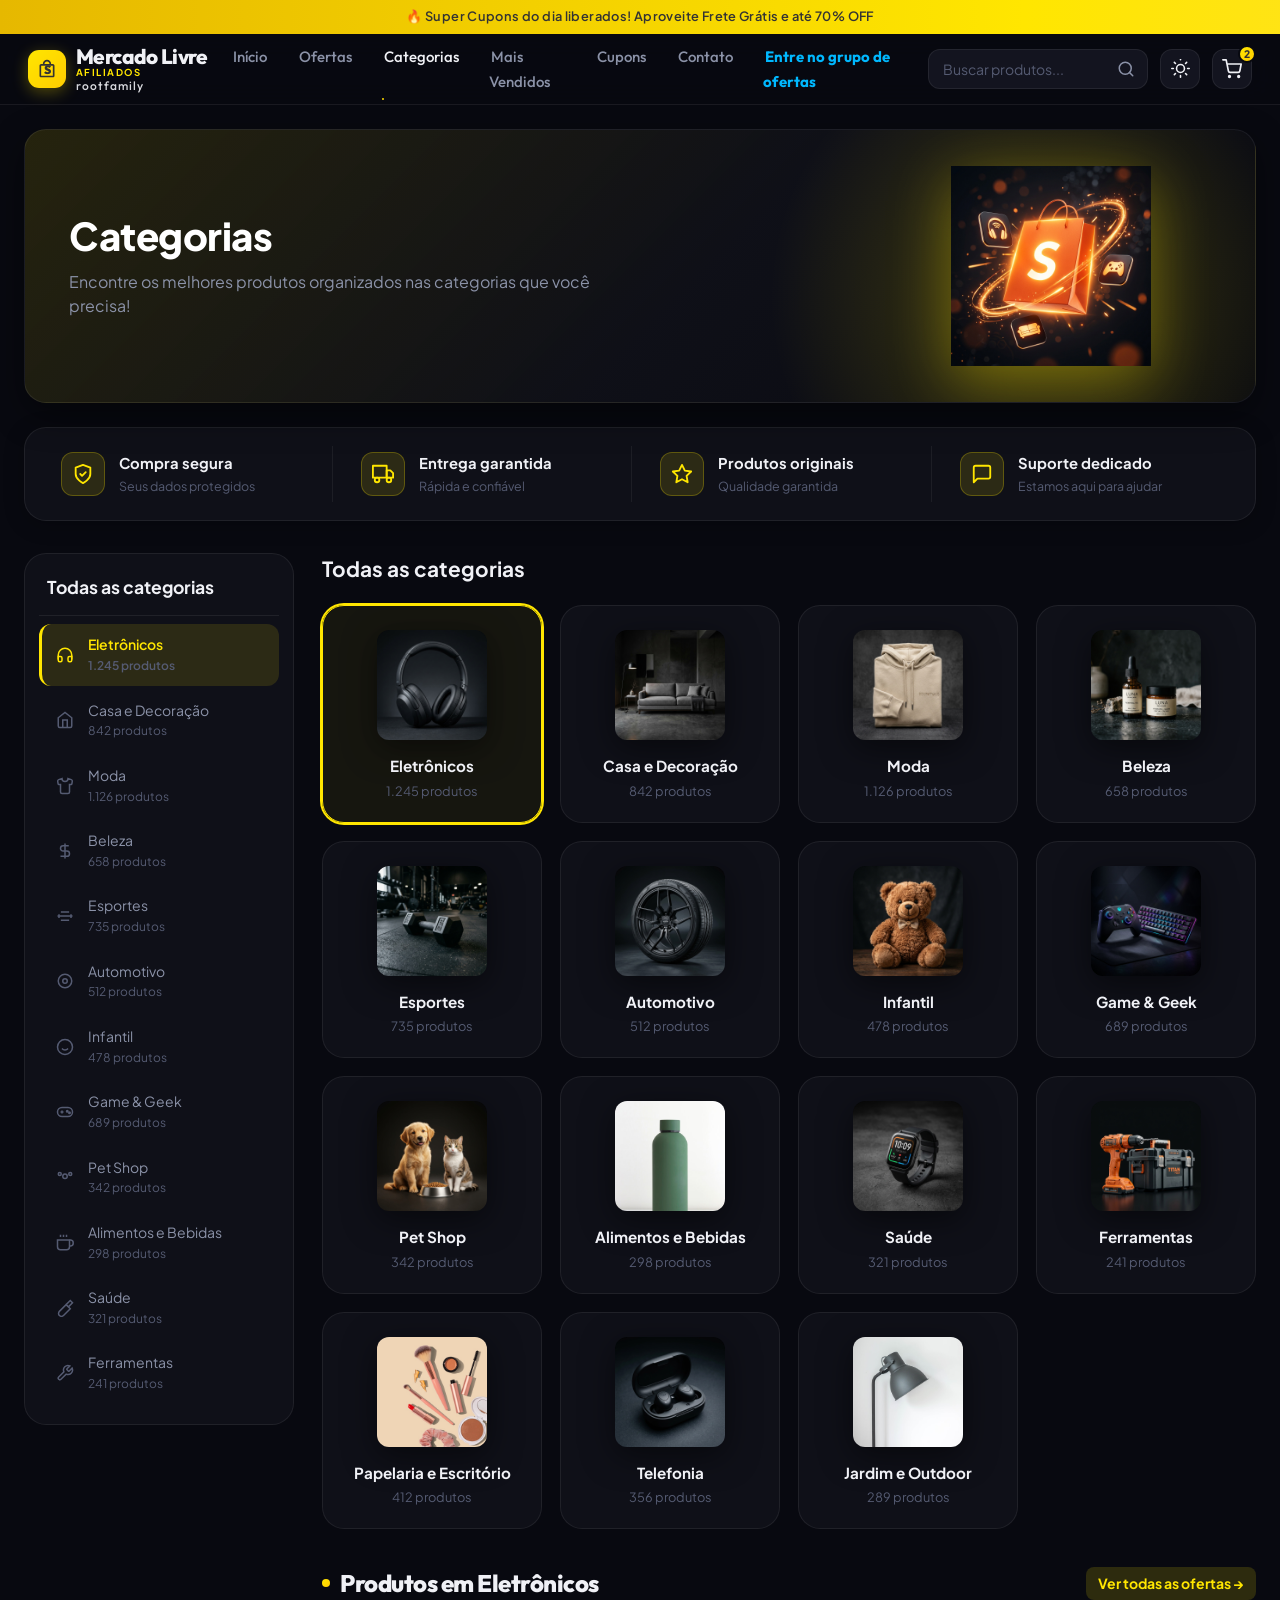
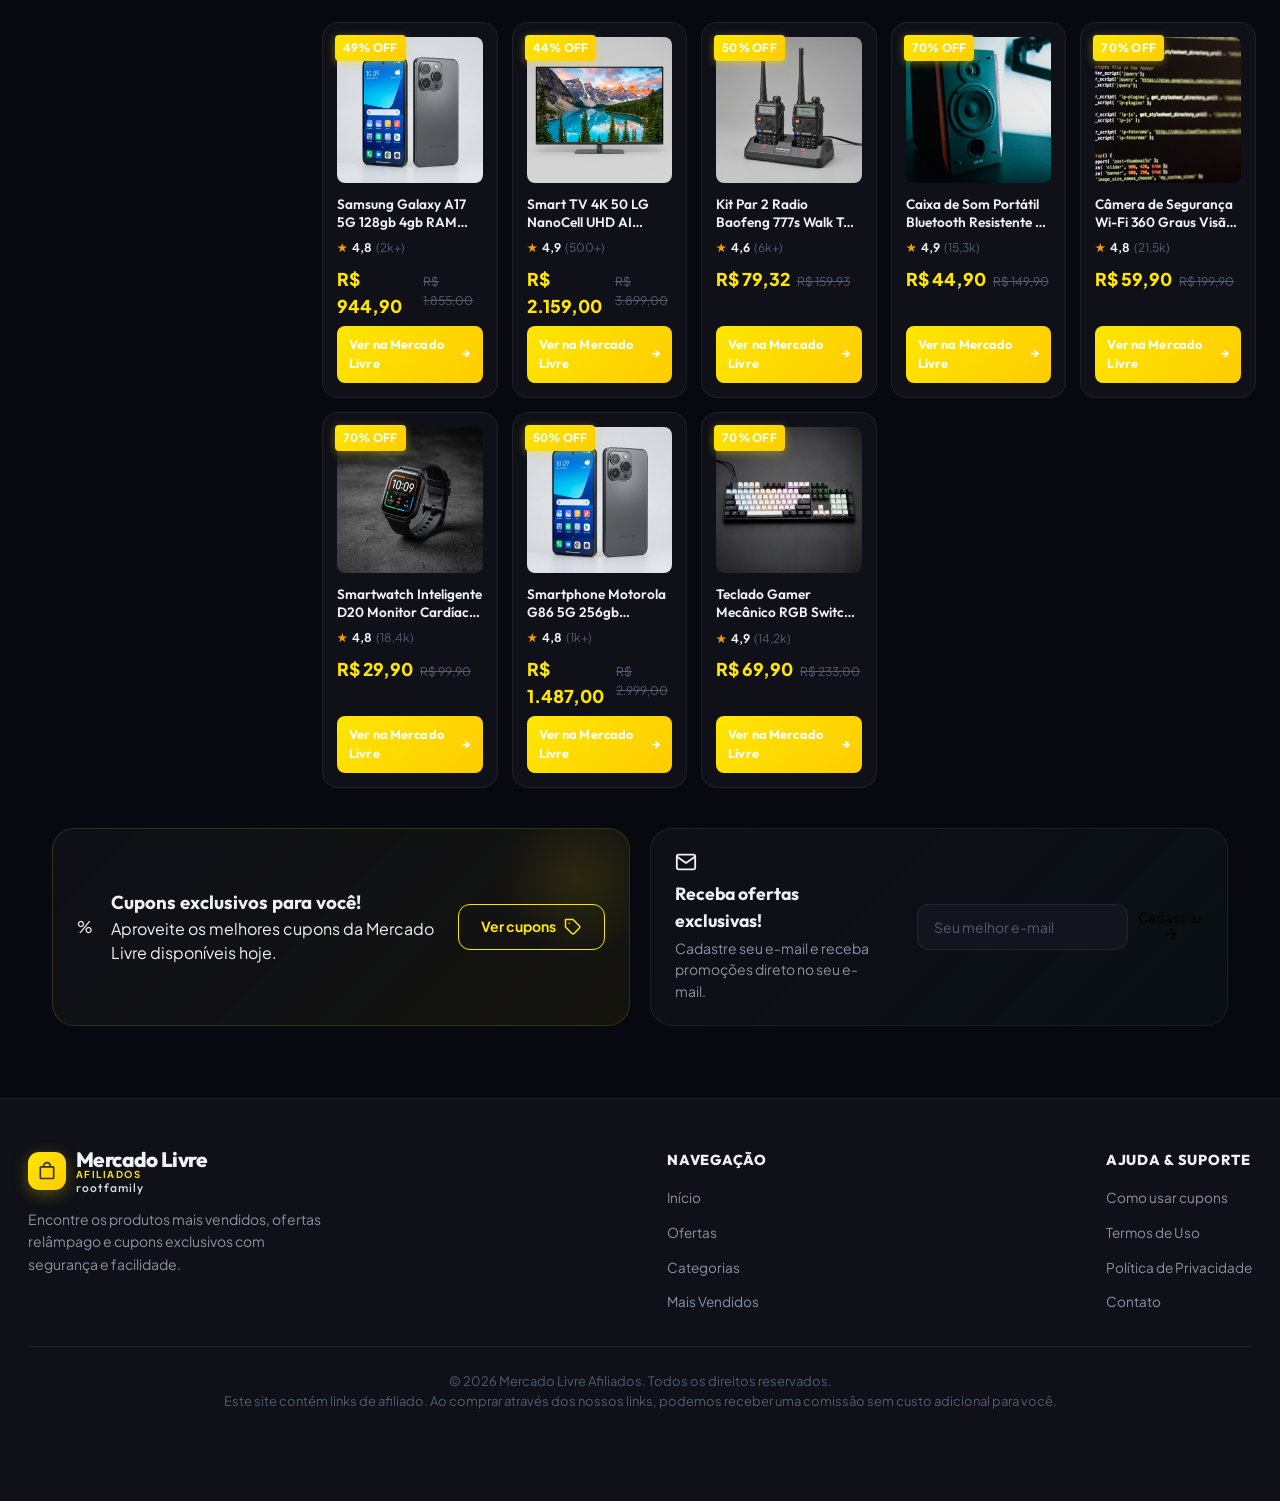
==== categorias.html @ 6eae127a "Add files via upload" ====
<!DOCTYPE html>
<html lang="pt-BR">
<head>
  <meta charset="UTF-8">
  <meta name="viewport" content="width=device-width, initial-scale=1.0">
  <title>Mercado Livre Afiliados | Categorias de Produtos</title>
  <meta name="description" content="Encontre os melhores produtos organizados nas categorias que você precisa com descontos imperdíveis.">

  <!-- Favicon -->
  <link rel="icon" href="data:image/svg+xml,<svg xmlns='http://www.w3.org/2000/svg' viewBox='0 0 24 24' fill='%23ee4d2d'><path d='M19 6h-2c0-2.76-2.24-5-5-5S7 3.24 7 6H5c-1.1 0-2 .9-2 2v12c0 1.1.9 2 2 2h14c1.1 0 2-.9 2-2V8c0-1.1-.9-2-2-2zm-7-3c1.66 0 3 1.34 3 3H9c0-1.66 1.34-3 3-3zm7 17H5V8h14v12z'/></svg>">

  <!-- Google Fonts -->
  <link rel="preconnect" href="https://fonts.googleapis.com">
  <link rel="preconnect" href="https://fonts.gstatic.com" crossorigin>
  <link href="https://fonts.googleapis.com/css2?family=Outfit:wght@400;500;600;700;800;900&family=Plus+Jakarta+Sans:wght@400;500;600;700&display=swap" rel="stylesheet">

  <link rel="stylesheet" href="style.css">
</head>
<body>

  <!-- Top Announcement Bar -->
  <div class="top-announcement">
    <span>🔥 Super Cupons do dia liberados! Aproveite Frete Grátis e até 70% OFF</span>
  </div>

  <!-- Header / Navbar -->
  <header class="site-header" id="mainHeader">
    <div class="header-container">

      <!-- Mobile Hamburger Button -->
      <button class="mobile-menu-btn" id="mobileMenuBtn" aria-label="Abrir menu">
        <svg width="24" height="24" viewBox="0 0 24 24" fill="none" stroke="currentColor" stroke-width="2" stroke-linecap="round" stroke-linejoin="round">
          <line x1="3" y1="12" x2="21" y2="12"></line>
          <line x1="3" y1="6" x2="21" y2="6"></line>
          <line x1="3" y1="18" x2="21" y2="18"></line>
        </svg>
      </button>

      <!-- Logo -->
      <a href="index.html" class="logo">
        <div class="logo-icon">
          <svg viewBox="0 0 24 24" fill="currentColor">
            <path d="M19 6h-2c0-2.76-2.24-5-5-5S7 3.24 7 6H5c-1.1 0-2 .9-2 2v12c0 1.1.9 2 2 2h14c1.1 0 2-.9 2-2V8c0-1.1-.9-2-2-2zm-7-3c1.66 0 3 1.34 3 3H9c0-1.66 1.34-3 3-3zm7 17H5V8h14v12z"/>
          </svg>
          <span class="logo-badge-s">S</span>
        </div>
        <div class="logo-text">
          <span class="brand-name">Mercado Livre</span>
          <span class="brand-sub">AFILIADOS</span>
          <span class="brand-root">rootfamily</span>
        </div>
      </a>

      <!-- Desktop Navigation Menu -->
      <nav class="desktop-nav" aria-label="Navegação Principal">
        <ul>
          <li><a href="index.html" class="nav-link">Início</a></li>
          <li><a href="ofertas.html" class="nav-link">Ofertas</a></li>
          <li><a href="categorias.html" class="nav-link active">Categorias</a></li>
          <li><a href="mais-vendidos.html" class="nav-link">Mais Vendidos</a></li>
          <li><a href="ofertas.html#cupons" class="nav-link">Cupons</a></li>
          <li><a href="#contato" class="nav-link">Contato</a></li>
          <li><a href="https://chat.whatsapp.com/CWm307LYTphFFVPdlFF1BP?s=cl&p=a&mlu=4&ilr=4" target="_blank" class="nav-link" style="color: #00b8ff; font-weight: bold;">Entre no grupo de ofertas</a></li>
        </ul>
      </nav>

      <!-- Search and Header Actions -->
      <div class="header-actions">
        <div class="search-box">
          <input type="text" id="searchInput" placeholder="Buscar produtos..." autocomplete="off">
          <button type="button" class="search-btn" aria-label="Pesquisar">
            <svg width="18" height="18" viewBox="0 0 24 24" fill="none" stroke="currentColor" stroke-width="2" stroke-linecap="round" stroke-linejoin="round">
              <circle cx="11" cy="11" r="8"></circle>
              <line x1="21" y1="21" x2="16.65" y2="16.65"></line>
            </svg>
          </button>
        </div>
        <button class="icon-btn theme-toggle" id="themeToggle" aria-label="Alternar tema" title="Modo Claro/Escuro">
          <svg class="sun-icon" width="19" height="19" viewBox="0 0 24 24" fill="none" stroke="currentColor" stroke-width="2" stroke-linecap="round" stroke-linejoin="round">
            <circle cx="12" cy="12" r="5"></circle>
            <line x1="12" y1="1" x2="12"></line>
            <line x1="12" y1="21" x2="12" y2="23"></line>
            <line x1="4.22" y1="4.22" x2="5.64" y2="5.64"></line>
            <line x1="18.36" y1="18.36" x2="19.78" y2="19.78"></line>
            <line x1="1" y1="12" x2="3" y2="12"></line>
            <line x1="21" y1="12" x2="23" y2="12"></line>
            <line x1="4.22" y1="19.78" x2="5.64" y2="18.36"></line>
            <line x1="18.36" y1="5.64" x2="19.78" y2="4.22"></line>
          </svg>
        </button>
        <a href="ofertas.html" class="icon-btn cart-btn" aria-label="Carrinho" title="Minhas Ofertas">
          <svg width="20" height="20" viewBox="0 0 24 24" fill="none" stroke="currentColor" stroke-width="2" stroke-linecap="round" stroke-linejoin="round">
            <circle cx="9" cy="21" r="1"></circle>
            <circle cx="20" cy="21" r="1"></circle>
            <path d="M1 1h4l2.68 13.39a2 2 0 0 0 2 1.61h9.72a2 2 0 0 0 2-1.61L23 6H6"></path>
          </svg>
          <span class="badge">2</span>
        </a>
      </div>

    </div>
  </header>

  <!-- Mobile Drawer Menu -->
  <div class="drawer-overlay" id="drawerOverlay"></div>
  <aside class="mobile-drawer" id="mobileDrawer">
    <div class="drawer-header">
      <div class="logo">
        <div class="logo-icon">
          <svg viewBox="0 0 24 24" fill="currentColor">
            <path d="M19 6h-2c0-2.76-2.24-5-5-5S7 3.24 7 6H5c-1.1 0-2 .9-2 2v12c0 1.1.9 2 2 2h14c1.1 0 2-.9 2-2V8c0-1.1-.9-2-2-2zm-7-3c1.66 0 3 1.34 3 3H9c0-1.66 1.34-3 3-3zm7 17H5V8h14v12z"/>
          </svg>
        </div>
        <div class="logo-text">
          <span class="brand-name">Mercado Livre</span>
          <span class="brand-sub">AFILIADOS</span>
          <span class="brand-root">rootfamily</span>
        </div>
      </div>
      <button class="drawer-close" id="drawerClose">✕</button>
    </div>
    <ul class="drawer-nav">
      <li><a href="index.html" class="drawer-link">🏠 Início</a></li>
      <li><a href="ofertas.html" class="drawer-link">🔥 Ofertas</a></li>
      <li><a href="categorias.html" class="drawer-link active">🗂️ Categorias</a></li>
      <li><a href="mais-vendidos.html" class="drawer-link">⭐ Mais Vendidos</a></li>
      <li><a href="ofertas.html#cupons" class="drawer-link">🎟️ Cupons</a></li>
      <li><a href="#contato" class="drawer-link">✉️ Contato</a></li>
    </ul>
  </aside>

  <!-- Main Container -->
  <main class="cat-page-container">

    <!-- Hero Banner -->
    <section class="cat-hero-banner">
      <div class="cat-hero-inner">
        <div class="cat-hero-text">
          <h1 class="cat-hero-title">Categorias</h1>
          <p class="cat-hero-subtitle">Encontre os melhores produtos organizados nas categorias que você precisa!</p>
        </div>
        <div class="cat-hero-artwork">
          <img src="assets/images/categories-hero.png" alt="3D Mercado Livre Categories Artwork" loading="lazy">
        </div>
      </div>
    </section>

    <!-- Trust Bar (4 Items matching exact screenshot model) -->
    <section class="cat-trust-bar">
      <div class="cat-trust-item">
        <div class="cat-trust-icon">
          <svg width="22" height="22" viewBox="0 0 24 24" fill="none" stroke="currentColor" stroke-width="2" stroke-linecap="round" stroke-linejoin="round">
            <path d="M12 22s8-4 8-10V5l-8-3-8 3v7c0 6 8 10 8 10z"></path>
            <polyline points="9 12 11 14 15 10"></polyline>
          </svg>
        </div>
        <div class="cat-trust-info">
          <span class="cat-trust-title">Compra segura</span>
          <span class="cat-trust-desc">Seus dados protegidos</span>
        </div>
      </div>

      <div class="cat-trust-item">
        <div class="cat-trust-icon">
          <svg width="22" height="22" viewBox="0 0 24 24" fill="none" stroke="currentColor" stroke-width="2" stroke-linecap="round" stroke-linejoin="round">
            <rect x="1" y="3" width="15" height="13"></rect>
            <polygon points="16 8 20 8 23 11 23 16 16 16 16 8"></polygon>
            <circle cx="5.5" cy="18.5" r="2.5"></circle>
            <circle cx="18.5" cy="18.5" r="2.5"></circle>
          </svg>
        </div>
        <div class="cat-trust-info">
          <span class="cat-trust-title">Entrega garantida</span>
          <span class="cat-trust-desc">Rápida e confiável</span>
        </div>
      </div>

      <div class="cat-trust-item">
        <div class="cat-trust-icon">
          <svg width="22" height="22" viewBox="0 0 24 24" fill="none" stroke="currentColor" stroke-width="2" stroke-linecap="round" stroke-linejoin="round">
            <path d="M12 2l3.09 6.26L22 9.27l-5 4.87 1.18 6.88L12 17.77l-6.18 3.25L7 14.14 2 9.27l6.91-1.01L12 2z"></path>
          </svg>
        </div>
        <div class="cat-trust-info">
          <span class="cat-trust-title">Produtos originais</span>
          <span class="cat-trust-desc">Qualidade garantida</span>
        </div>
      </div>

      <div class="cat-trust-item">
        <div class="cat-trust-icon">
          <svg width="22" height="22" viewBox="0 0 24 24" fill="none" stroke="currentColor" stroke-width="2" stroke-linecap="round" stroke-linejoin="round">
            <path d="M21 15a2 2 0 0 1-2 2H7l-4 4V5a2 2 0 0 1 2-2h14a2 2 0 0 1 2 2z"></path>
          </svg>
        </div>
        <div class="cat-trust-info">
          <span class="cat-trust-title">Suporte dedicado</span>
          <span class="cat-trust-desc">Estamos aqui para ajudar</span>
        </div>
      </div>
    </section>

    <!-- Main Layout (Sidebar + 5-Col Grid) -->
    <section class="cat-main-layout">

      <!-- Left Sidebar (Category Menu) -->
      <aside class="cat-sidebar-card">
        <div class="cat-sidebar-header">Todas as categorias</div>
        <ul class="cat-sidebar-menu" id="catSidebarMenu">
          <li class="cat-sidebar-item active" data-category="eletronicos">
            <div class="cat-sidebar-icon">
              <svg width="18" height="18" viewBox="0 0 24 24" fill="none" stroke="currentColor" stroke-width="2"><path d="M3 18v-6a9 9 0 0 1 18 0v6"></path><path d="M21 19a2 2 0 0 1-2 2h-1a2 2 0 0 1-2-2v-3a2 2 0 0 1 2-2h3zM3 19a2 2 0 0 0 2 2h1a2 2 0 0 0 2-2v-3a2 2 0 0 0-2-2H3z"></path></svg>
            </div>
            <div class="cat-sidebar-text">
              <span class="cat-sidebar-name">Eletrônicos</span>
              <span class="cat-sidebar-count">1.245 produtos</span>
            </div>
          </li>
          <li class="cat-sidebar-item" data-category="casa">
            <div class="cat-sidebar-icon">
              <svg width="18" height="18" viewBox="0 0 24 24" fill="none" stroke="currentColor" stroke-width="2"><path d="M3 9l9-7 9 7v11a2 2 0 0 1-2 2H5a2 2 0 0 1-2-2z"></path><polyline points="9 22 9 12 15 12 15 22"></polyline></svg>
            </div>
            <div class="cat-sidebar-text">
              <span class="cat-sidebar-name">Casa e Decoração</span>
              <span class="cat-sidebar-count">842 produtos</span>
            </div>
          </li>
          <li class="cat-sidebar-item" data-category="moda">
            <div class="cat-sidebar-icon">
              <svg width="18" height="18" viewBox="0 0 24 24" fill="none" stroke="currentColor" stroke-width="2"><path d="M20.38 3.46L16 2a4 4 0 0 1-8 0L3.62 3.46a2 2 0 0 0-1.34 2.23l.58 3.47a1 1 0 0 0 .99.84H6v10a2 2 0 0 0 2 2h8a2 2 0 0 0 2-2V10h2.15a1 1 0 0 0 .99-.84l.58-3.47a2 2 0 0 0-1.34-2.23z"></path></svg>
            </div>
            <div class="cat-sidebar-text">
              <span class="cat-sidebar-name">Moda</span>
              <span class="cat-sidebar-count">1.126 produtos</span>
            </div>
          </li>
          <li class="cat-sidebar-item" data-category="beleza">
            <div class="cat-sidebar-icon">
              <svg width="18" height="18" viewBox="0 0 24 24" fill="none" stroke="currentColor" stroke-width="2"><path d="M12 2v20M17 5H9.5a3.5 3.5 0 0 0 0 7h5a3.5 3.5 0 0 1 0 7H6"></path></svg>
            </div>
            <div class="cat-sidebar-text">
              <span class="cat-sidebar-name">Beleza</span>
              <span class="cat-sidebar-count">658 produtos</span>
            </div>
          </li>
          <li class="cat-sidebar-item" data-category="esportes">
            <div class="cat-sidebar-icon">
              <svg width="18" height="18" viewBox="0 0 24 24" fill="none" stroke="currentColor" stroke-width="2"><path d="M6.5 6.5h11M6.5 17.5h11M4 9.5v5M20 9.5v5M2 12h20"></path></svg>
            </div>
            <div class="cat-sidebar-text">
              <span class="cat-sidebar-name">Esportes</span>
              <span class="cat-sidebar-count">735 produtos</span>
            </div>
          </li>
          <li class="cat-sidebar-item" data-category="automotivo">
            <div class="cat-sidebar-icon">
              <svg width="18" height="18" viewBox="0 0 24 24" fill="none" stroke="currentColor" stroke-width="2"><circle cx="12" cy="12" r="9"></circle><circle cx="12" cy="12" r="3"></circle></svg>
            </div>
            <div class="cat-sidebar-text">
              <span class="cat-sidebar-name">Automotivo</span>
              <span class="cat-sidebar-count">512 produtos</span>
            </div>
          </li>
          <li class="cat-sidebar-item" data-category="infantil">
            <div class="cat-sidebar-icon">
              <svg width="18" height="18" viewBox="0 0 24 24" fill="none" stroke="currentColor" stroke-width="2"><circle cx="12" cy="12" r="10"></circle><path d="M8 14s1.5 2 4 2 4-2 4-2"></path><line x1="9" y1="9" x2="9.01" y2="9"></line><line x1="15" y1="9" x2="15.01" y2="9"></line></svg>
            </div>
            <div class="cat-sidebar-text">
              <span class="cat-sidebar-name">Infantil</span>
              <span class="cat-sidebar-count">478 produtos</span>
            </div>
          </li>
          <li class="cat-sidebar-item" data-category="game">
            <div class="cat-sidebar-icon">
              <svg width="18" height="18" viewBox="0 0 24 24" fill="none" stroke="currentColor" stroke-width="2"><rect x="2" y="6" width="20" height="12" rx="6"></rect><line x1="6" y1="12" x2="10" y2="12"></line><line x1="8" y1="10" x2="8" y2="14"></line><circle cx="15" cy="11" r="1"></circle><circle cx="18" cy="13" r="1"></circle></svg>
            </div>
            <div class="cat-sidebar-text">
              <span class="cat-sidebar-name">Game & Geek</span>
              <span class="cat-sidebar-count">689 produtos</span>
            </div>
          </li>
          <li class="cat-sidebar-item" data-category="pet">
            <div class="cat-sidebar-icon">
              <svg width="18" height="18" viewBox="0 0 24 24" fill="none" stroke="currentColor" stroke-width="2"><path d="M12 14a3 3 0 1 0 0-6 3 3 0 0 0 0 6z"></path><path d="M19 10a2 2 0 1 0 0-4 2 2 0 0 0 0 4z"></path><path d="M5 10a2 2 0 1 0 0-4 2 2 0 0 0 0 4z"></path></svg>
            </div>
            <div class="cat-sidebar-text">
              <span class="cat-sidebar-name">Pet Shop</span>
              <span class="cat-sidebar-count">342 produtos</span>
            </div>
          </li>
          <li class="cat-sidebar-item" data-category="alimentos">
            <div class="cat-sidebar-icon">
              <svg width="18" height="18" viewBox="0 0 24 24" fill="none" stroke="currentColor" stroke-width="2"><path d="M18 8h1a4 4 0 0 1 0 8h-1"></path><path d="M2 8h16v9a4 4 0 0 1-4 4H6a4 4 0 0 1-4-4V8z"></path><line x1="6" y1="1" x2="6" y2="4"></line><line x1="10" y1="1" x2="10" y2="4"></line><line x1="14" y1="1" x2="14" y2="4"></line></svg>
            </div>
            <div class="cat-sidebar-text">
              <span class="cat-sidebar-name">Alimentos e Bebidas</span>
              <span class="cat-sidebar-count">298 produtos</span>
            </div>
          </li>
          <li class="cat-sidebar-item" data-category="saude">
            <div class="cat-sidebar-icon">
              <svg width="18" height="18" viewBox="0 0 24 24" fill="none" stroke="currentColor" stroke-width="2"><path d="M4.5 16.5c-1.5 1.5-1.5 4 0 5.5s4 1.5 5.5 0L19 13l-5.5-5.5L4.5 16.5z"></path><path d="M13.5 7.5L19 2l3 3-5.5 5.5"></path></svg>
            </div>
            <div class="cat-sidebar-text">
              <span class="cat-sidebar-name">Saúde</span>
              <span class="cat-sidebar-count">321 produtos</span>
            </div>
          </li>
          <li class="cat-sidebar-item" data-category="ferramentas">
            <div class="cat-sidebar-icon">
              <svg width="18" height="18" viewBox="0 0 24 24" fill="none" stroke="currentColor" stroke-width="2"><path d="M14.7 6.3a1 1 0 0 0 0 1.4l1.6 1.6a1 1 0 0 0 1.4 0l3.77-3.77a6 6 0 0 1-7.94 7.94l-6.91 6.91a2.12 2.12 0 0 1-3-3l6.91-6.91a6 6 0 0 1 7.94-7.94l-3.76 3.76z"></path></svg>
            </div>
            <div class="cat-sidebar-text">
              <span class="cat-sidebar-name">Ferramentas</span>
              <span class="cat-sidebar-count">241 produtos</span>
            </div>
          </li>
        </ul>
      </aside>

      <!-- Right Main Content Area -->
      <div class="cat-main-content">
        <div class="cat-content-header">
          <span id="catSectionTitle">Todas as categorias</span>
        </div>

        <!-- Category Grid (15 Cards matching model screenshot) -->
        <div class="cat-grid-5" id="catFeaturedGrid">

          <!-- 1. Eletrônicos -->
          <div class="cat-featured-card active" data-category="eletronicos">
            <div class="cat-card-img-box">
              <img src="assets/images/cat-eletronicos.jpg" alt="Eletrônicos">
            </div>
            <span class="cat-card-name">Eletrônicos</span>
            <span class="cat-card-product-count">1.245 produtos</span>
          </div>

          <!-- 2. Casa e Decoração -->
          <div class="cat-featured-card" data-category="casa">
            <div class="cat-card-img-box">
              <img src="assets/images/cat-sofa.jpg" alt="Casa e Decoração">
            </div>
            <span class="cat-card-name">Casa e Decoração</span>
            <span class="cat-card-product-count">842 produtos</span>
          </div>

          <!-- 3. Moda -->
          <div class="cat-featured-card" data-category="moda">
            <div class="cat-card-img-box">
              <img src="assets/images/cat-moda.jpg" alt="Moda">
            </div>
            <span class="cat-card-name">Moda</span>
            <span class="cat-card-product-count">1.126 produtos</span>
          </div>

          <!-- 4. Beleza -->
          <div class="cat-featured-card" data-category="beleza">
            <div class="cat-card-img-box">
              <img src="assets/images/cat-beleza.jpg" alt="Beleza">
            </div>
            <span class="cat-card-name">Beleza</span>
            <span class="cat-card-product-count">658 produtos</span>
          </div>

          <!-- 5. Esportes -->
          <div class="cat-featured-card" data-category="esportes">
            <div class="cat-card-img-box">
              <img src="assets/images/cat-esportes.jpg" alt="Esportes">
            </div>
            <span class="cat-card-name">Esportes</span>
            <span class="cat-card-product-count">735 produtos</span>
          </div>

          <!-- 6. Automotivo -->
          <div class="cat-featured-card" data-category="automotivo">
            <div class="cat-card-img-box">
              <img src="assets/images/cat-automotivo.jpg" alt="Automotivo">
            </div>
            <span class="cat-card-name">Automotivo</span>
            <span class="cat-card-product-count">512 produtos</span>
          </div>

          <!-- 7. Infantil -->
          <div class="cat-featured-card" data-category="infantil">
            <div class="cat-card-img-box">
              <img src="assets/images/cat-infantil.jpg" alt="Infantil">
            </div>
            <span class="cat-card-name">Infantil</span>
            <span class="cat-card-product-count">478 produtos</span>
          </div>

          <!-- 8. Game & Geek -->
          <div class="cat-featured-card" data-category="game">
            <div class="cat-card-img-box">
              <img src="assets/images/cat-gamegeek.png" alt="Game & Geek">
            </div>
            <span class="cat-card-name">Game & Geek</span>
            <span class="cat-card-product-count">689 produtos</span>
          </div>

          <!-- 9. Pet Shop -->
          <div class="cat-featured-card" data-category="pet">
            <div class="cat-card-img-box">
              <img src="assets/images/cat-petshop.png" alt="Pet Shop">
            </div>
            <span class="cat-card-name">Pet Shop</span>
            <span class="cat-card-product-count">342 produtos</span>
          </div>

          <!-- 10. Alimentos e Bebidas -->
          <div class="cat-featured-card" data-category="alimentos">
            <div class="cat-card-img-box">
              <img src="assets/images/prod-garrafa.jpg" alt="Alimentos e Bebidas">
            </div>
            <span class="cat-card-name">Alimentos e Bebidas</span>
            <span class="cat-card-product-count">298 produtos</span>
          </div>

          <!-- 11. Saúde -->
          <div class="cat-featured-card" data-category="saude">
            <div class="cat-card-img-box">
              <img src="assets/images/prod-smartwatch.jpg" alt="Saúde">
            </div>
            <span class="cat-card-name">Saúde</span>
            <span class="cat-card-product-count">321 produtos</span>
          </div>

          <!-- 12. Ferramentas -->
          <div class="cat-featured-card" data-category="ferramentas">
            <div class="cat-card-img-box">
              <img src="assets/images/cat-ferramentas.png" alt="Ferramentas">
            </div>
            <span class="cat-card-name">Ferramentas</span>
            <span class="cat-card-product-count">241 produtos</span>
          </div>

          <!-- 13. Papelaria e Escritório -->
          <div class="cat-featured-card" data-category="papelaria">
            <div class="cat-card-img-box">
              <img src="assets/images/prod-pinceis.jpg" alt="Papelaria e Escritório">
            </div>
            <span class="cat-card-name">Papelaria e Escritório</span>
            <span class="cat-card-product-count">412 produtos</span>
          </div>

          <!-- 14. Telefonia -->
          <div class="cat-featured-card" data-category="telefonia">
            <div class="cat-card-img-box">
              <img src="assets/images/prod-fone-tws.png" alt="Telefonia">
            </div>
            <span class="cat-card-name">Telefonia</span>
            <span class="cat-card-product-count">356 produtos</span>
          </div>

          <!-- 15. Jardim e Outdoor -->
          <div class="cat-featured-card" data-category="jardim">
            <div class="cat-card-img-box">
              <img src="assets/images/prod-luminaria.jpg" alt="Jardim e Outdoor">
            </div>
            <span class="cat-card-name">Jardim e Outdoor</span>
            <span class="cat-card-product-count">289 produtos</span>
          </div>

        </div>

        <!-- Category Filtered Products Grid -->
        <div class="cat-products-container" id="catProductsSection">
          <div class="cat-content-header" style="margin-top: 36px;">
            <h2 class="section-title" id="catActiveTitle">
              <span class="section-title-dot"></span>Produtos em Destaque
            </h2>
            <a href="ofertas.html" class="see-all-link">Ver todas as ofertas →</a>
          </div>
          <div class="products-grid-6" id="categoryProductsGrid">
            <!-- Rendered dynamically by script.js -->
          </div>
        </div>

      </div>
    </section>

    <!-- Bottom Row (Cupons + Newsletter side-by-side matching reference design model) -->
    <section class="offers-bottom-row">
      <div class="offers-bottom-inner">

        <!-- Cupons Card -->
        <div class="coupon-banner-card">
          <div class="coupon-banner-left">
            <div class="coupon-icon-glow">
              <span>%</span>
            </div>
            <div class="coupon-banner-info">
              <h3>Cupons exclusivos para você!</h3>
              <p>Aproveite os melhores cupons da Mercado Livre disponíveis hoje.</p>
            </div>
          </div>
          <a href="ofertas.html#cupons" class="btn-outline-coupon">
            <span>Ver cupons</span>
            <svg width="18" height="18" viewBox="0 0 24 24" fill="none" stroke="currentColor" stroke-width="2" stroke-linecap="round" stroke-linejoin="round">
              <path d="M20.59 13.41l-7.17 7.17a2 2 0 0 1-2.83 0L2 12V2h10l8.59 8.59a2 2 0 0 1 0 2.82z"></path>
              <line x1="7" y1="7" x2="7.01" y2="7"></line>
            </svg>
          </a>
        </div>

        <!-- Newsletter Card -->
        <div class="newsletter-card">
          <div class="newsletter-info">
            <div class="news-icon-box">
              <svg width="22" height="22" viewBox="0 0 24 24" fill="none" stroke="currentColor" stroke-width="2" stroke-linecap="round" stroke-linejoin="round">
                <path d="M4 4h16c1.1 0 2 .9 2 2v12c0 1.1-.9 2-2 2H4c-1.1 0-2-.9-2-2V6c0-1.1.9-2 2-2z"></path>
                <polyline points="22,6 12,13 2,6"></polyline>
              </svg>
            </div>
            <div class="news-text">
              <h3>Receba ofertas exclusivas!</h3>
              <p>Cadastre seu e-mail e receba promoções direto no seu e-mail.</p>
            </div>
          </div>
          <form class="newsletter-form" onsubmit="event.preventDefault(); if(window.showToast) window.showToast('E-mail cadastrado com sucesso! 🎉', 'success');">
            <input type="email" placeholder="Seu melhor e-mail" required>
            <button type="submit" class="btn-submit-news">
              <span>Cadastrar</span>
              <svg width="16" height="16" viewBox="0 0 24 24" fill="none" stroke="currentColor" stroke-width="2" stroke-linecap="round" stroke-linejoin="round">
                <line x1="5" y1="12" x2="19" y2="12"></line>
                <polyline points="12 5 19 12 12 19"></polyline>
              </svg>
            </button>
          </form>
        </div>

      </div>
    </section>

  </main>

  <!-- Footer -->
  <footer class="site-footer">
    <div class="footer-container">
      <div class="footer-brand">
        <div class="logo">
          <div class="logo-icon">
            <svg viewBox="0 0 24 24" fill="currentColor">
              <path d="M19 6h-2c0-2.76-2.24-5-5-5S7 3.24 7 6H5c-1.1 0-2 .9-2 2v12c0 1.1.9 2 2 2h14c1.1 0 2-.9 2-2V8c0-1.1-.9-2-2-2zm-7-3c1.66 0 3 1.34 3 3H9c0-1.66 1.34-3 3-3zm7 17H5V8h14v12z"/>
            </svg>
          </div>
          <div class="logo-text">
            <span class="brand-name">Mercado Livre</span>
            <span class="brand-sub">AFILIADOS</span>
          <span class="brand-root">rootfamily</span>
          </div>
        </div>
        <p class="footer-desc">Encontre os produtos mais vendidos, ofertas relâmpago e cupons exclusivos com segurança e facilidade.</p>
      </div>

      <div class="footer-col">
        <h4 class="footer-title">Navegação</h4>
        <ul class="footer-links">
          <li><a href="index.html">Início</a></li>
          <li><a href="ofertas.html">Ofertas</a></li>
          <li><a href="categorias.html">Categorias</a></li>
          <li><a href="mais-vendidos.html">Mais Vendidos</a></li>
        </ul>
      </div>

      <div class="footer-col">
        <h4 class="footer-title">Ajuda & Suporte</h4>
        <ul class="footer-links">
          <li><a href="ofertas.html#cupons">Como usar cupons</a></li>
          <li><a href="#">Termos de Uso</a></li>
          <li><a href="#">Política de Privacidade</a></li>
          <li><a href="#contato">Contato</a></li>
        </ul>
      </div>
    </div>

    <div class="footer-bottom">
      <div class="footer-bottom-container">
        <p>&copy; 2026 Mercado Livre Afiliados. Todos os direitos reservados.</p>
        <p class="disclaimer">Este site contém links de afiliado. Ao comprar através dos nossos links, podemos receber uma comissão sem custo adicional para você.</p>
      </div>
    </div>
  </footer>

  <!-- Notification Toast -->
  <div id="toastContainer" class="toast-container"></div>

  <!-- Scripts -->
  <script src="data/products.js"></script>
  <script src="script.js"></script>
</body>
</html>
---- style.css ----
/* ==========================================================================
   Mercado Livre Afiliados - Premium Dark Mode Design System v2.0
   Enhanced animations, glassmorphism, micro-interactions & full mobile support
   ========================================================================== */

@import url('https://fonts.googleapis.com/css2?family=Outfit:wght@400;500;600;700;800;900&family=Plus+Jakarta+Sans:wght@400;500;600;700&display=swap');

:root {
  /* Brand Color Tokens */
  --shopee-orange: #ffe600;
  --shopee-orange-hover: #e6cf00;
  --shopee-orange-glow: rgba(255, 230, 0, 0.35);
  --shopee-orange-soft: rgba(255, 230, 0, 0.15);
  --shopee-orange-gradient: linear-gradient(135deg, #ffe600 0%, #ffcc00 100%);
  --shopee-orange-gradient-glow: linear-gradient(135deg, rgba(255, 230, 0, 0.2) 0%, rgba(255, 204, 0, 0.05) 100%);

  /* Dark Theme Palette - richer and deeper */
  --bg-main: #080910;
  --bg-header: rgba(8, 9, 16, 0.90);
  --bg-card: #0f1018;
  --bg-card-hover: #141520;
  --bg-card-glass: rgba(255,255,255,0.03);
  --bg-input: #13141f;
  --bg-sidebar: #0d0e18;
  --border-color: rgba(255, 255, 255, 0.07);
  --border-hover: rgba(255, 230, 0, 0.5);
  --border-glow: rgba(255, 230, 0, 0.25);

  /* Typography Colors */
  --text-primary: #f0f1f6;
  --text-secondary: #8b92a8;
  --text-muted: #555b72;
  --green-savings: #22c55e;
  --star-orange: #f59e0b;
  --badge-red: #ef4444;

  /* Layout Dimensions & Radius */
  --max-width: 1380px;
  --header-height: 70px;
  --radius-xs: 4px;
  --radius-sm: 8px;
  --radius-md: 12px;
  --radius-lg: 16px;
  --radius-xl: 22px;
  --radius-2xl: 28px;

  /* Shadows */
  --shadow-card: 0 2px 12px rgba(0,0,0,0.4);
  --shadow-card-hover: 0 12px 40px rgba(0,0,0,0.6), 0 0 0 1px rgba(255,230,0,0.12);
  --shadow-orange: 0 8px 32px var(--shopee-orange-glow);
  --shadow-orange-sm: 0 4px 16px rgba(255, 230, 0, 0.3);

  /* Transitions */
  --transition-fast: 0.15s ease;
  --transition-smooth: 0.25s cubic-bezier(0.4, 0, 0.2, 1);
  --transition-spring: 0.35s cubic-bezier(0.34, 1.56, 0.64, 1);
  --transition-slow: 0.45s cubic-bezier(0.4, 0, 0.2, 1);
}

/* Light Theme Mode */
body.light-mode {
  --bg-main: #f1f3f7;
  --bg-header: rgba(255, 255, 255, 0.95);
  --bg-card: #ffffff;
  --bg-card-hover: #f8f9fc;
  --bg-card-glass: rgba(255,255,255,0.8);
  --bg-input: #edf0f6;
  --bg-sidebar: #ffffff;
  --border-color: rgba(0, 0, 0, 0.08);
  --border-hover: rgba(255, 230, 0, 0.45);
  --border-glow: rgba(255, 230, 0, 0.2);
  --text-primary: #0f1118;
  --text-secondary: #4b5568;
  --text-muted: #94a3b8;
  --shadow-card: 0 2px 12px rgba(0,0,0,0.08);
  --shadow-card-hover: 0 12px 40px rgba(0,0,0,0.14), 0 0 0 1px rgba(255,230,0,0.1);
}

/* =============================
   RESET & BASE
   ============================= */
*, *::before, *::after {
  margin: 0;
  padding: 0;
  box-sizing: border-box;
}

html {
  scroll-behavior: smooth;
  font-size: 16px;
}

body {
  background-color: var(--bg-main);
  color: var(--text-primary);
  font-family: 'Plus Jakarta Sans', -apple-system, BlinkMacSystemFont, sans-serif;
  line-height: 1.55;
  -webkit-font-smoothing: antialiased;
  overflow-x: hidden;
  transition: background-color var(--transition-slow), color var(--transition-slow);
}

a {
  color: inherit;
  text-decoration: none;
}

button, input, select {
  font-family: inherit;
  border: none;
  outline: none;
  background: none;
}

img {
  max-width: 100%;
  height: auto;
  display: block;
}

h1, h2, h3, h4, .brand-name, .btn, .nav-link {
  font-family: 'Outfit', sans-serif;
}

/* =============================
   SCROLLBAR STYLING
   ============================= */
::-webkit-scrollbar {
  width: 6px;
  height: 6px;
}
::-webkit-scrollbar-track { background: var(--bg-main); }
::-webkit-scrollbar-thumb {
  background: rgba(255, 230, 0, 0.4);
  border-radius: 999px;
}
::-webkit-scrollbar-thumb:hover {
  background: var(--shopee-orange);
}

/* =============================
   ANNOUNCEMENT BAR
   ============================= */
.top-announcement {
  background: linear-gradient(90deg, #e6b800 0%, #ffe600 40%, #ffdf3d 70%, #ffe600 100%);
  background-size: 200% auto;
  animation: announcementShimmer 4s linear infinite;
  color: #333333;
  font-size: 0.8rem;
  font-weight: 600;
  text-align: center;
  padding: 7px 16px;
  letter-spacing: 0.03em;
}

@keyframes announcementShimmer {
  0% { background-position: 0% center; }
  100% { background-position: 200% center; }
}

/* =============================
   HEADER & NAVBAR
   ============================= */
.site-header {
  position: sticky;
  top: 0;
  z-index: 900;
  background-color: var(--bg-header);
  backdrop-filter: blur(20px) saturate(180%);
  -webkit-backdrop-filter: blur(20px) saturate(180%);
  border-bottom: 1px solid var(--border-color);
  transition: box-shadow var(--transition-smooth), background-color var(--transition-smooth);
}

.site-header.scrolled {
  box-shadow: 0 4px 24px rgba(0,0,0,0.3);
}

.header-container {
  max-width: var(--max-width);
  margin: 0 auto;
  height: var(--header-height);
  padding: 0 28px;
  display: flex;
  align-items: center;
  justify-content: space-between;
  gap: 24px;
}

.mobile-menu-btn {
  display: none;
  background: transparent;
  color: var(--text-primary);
  cursor: pointer;
  padding: 8px;
  border-radius: var(--radius-sm);
  transition: background var(--transition-fast);
}
.mobile-menu-btn:hover { background: var(--bg-card); }

/* --- Logo --- */
.logo {
  display: flex;
  align-items: center;
  gap: 10px;
  user-select: none;
  flex-shrink: 0;
}

.logo-icon {
  width: 38px;
  height: 38px;
  background: var(--shopee-orange-gradient);
  color: #333333;
  border-radius: 11px;
  display: flex;
  align-items: center;
  justify-content: center;
  position: relative;
  box-shadow: var(--shadow-orange-sm);
  transition: transform var(--transition-spring), box-shadow var(--transition-smooth);
}
.logo:hover .logo-icon {
  transform: scale(1.08) rotate(-4deg);
  box-shadow: var(--shadow-orange);
}
.logo-icon svg { width: 20px; height: 20px; }

.logo-badge-s {
  position: absolute;
  top: 48%;
  left: 50%;
  transform: translate(-50%, -40%);
  color: #333333;
  font-family: 'Outfit', sans-serif;
  font-weight: 900;
  font-size: 12px;
}

.logo-text {
  display: flex;
  flex-direction: column;
  line-height: 1;
}
.brand-name {
  font-size: 1.3rem;
  font-weight: 800;
  letter-spacing: -0.03em;
  color: var(--text-primary);
}
.brand-sub {
  font-size: 0.6rem;
  font-weight: 700;
  letter-spacing: 0.15em;
  color: var(--shopee-orange);
  margin-top: 1px;
}
.brand-root {
  font-family: 'Outfit', sans-serif;
  font-size: 0.75rem;
  font-weight: 500;
  letter-spacing: 1px;
  color: var(--text-primary);
  margin-top: 2px;
  opacity: 0.9;
}

/* --- Nav Links --- */
.desktop-nav ul {
  display: flex;
  align-items: center;
  list-style: none;
  gap: 30px;
}

.nav-link {
  font-size: 0.9375rem;
  font-weight: 500;
  color: var(--text-secondary);
  position: relative;
  padding: 6px 2px;
  transition: color var(--transition-fast);
}
.nav-link::after {
  content: '';
  position: absolute;
  bottom: -3px;
  left: 0;
  width: 0;
  height: 2px;
  background: var(--shopee-orange-gradient);
  border-radius: 2px;
  transition: width var(--transition-smooth);
}
.nav-link:hover { color: var(--text-primary); }
.nav-link:hover::after, .nav-link.active::after { width: 100%; }
.nav-link.active { color: var(--text-primary); }

/* --- Header Actions --- */
.header-actions {
  display: flex;
  align-items: center;
  gap: 12px;
}

.search-box {
  display: flex;
  align-items: center;
  background: var(--bg-input);
  border: 1px solid var(--border-color);
  border-radius: var(--radius-md);
  padding: 0 4px 0 14px;
  width: 220px;
  height: 40px;
  transition: border-color var(--transition-fast), box-shadow var(--transition-fast), width var(--transition-smooth);
}
.search-box:focus-within {
  border-color: var(--shopee-orange);
  box-shadow: 0 0 0 3px var(--shopee-orange-soft);
  width: 260px;
}
.search-box input {
  background: transparent;
  color: var(--text-primary);
  font-size: 0.875rem;
  width: 100%;
}
.search-box input::placeholder { color: var(--text-muted); }

.search-btn {
  background: transparent;
  color: var(--text-secondary);
  padding: 8px;
  cursor: pointer;
  display: flex;
  align-items: center;
  justify-content: center;
  transition: color var(--transition-fast);
}
.search-btn:hover { color: var(--shopee-orange); }

.icon-btn {
  background: var(--bg-input);
  border: 1px solid var(--border-color);
  color: var(--text-primary);
  width: 40px;
  height: 40px;
  border-radius: var(--radius-md);
  display: flex;
  align-items: center;
  justify-content: center;
  cursor: pointer;
  position: relative;
  transition: border-color var(--transition-fast), background-color var(--transition-fast), transform var(--transition-spring);
}
.icon-btn:hover {
  border-color: var(--shopee-orange);
  background: var(--bg-card);
  transform: translateY(-1px);
}
.icon-btn .badge {
  position: absolute;
  top: -5px;
  right: -5px;
  background: var(--shopee-orange-gradient);
  color: #333333;
  font-size: 0.65rem;
  font-weight: 800;
  width: 18px;
  height: 18px;
  border-radius: 50%;
  display: flex;
  align-items: center;
  justify-content: center;
  border: 2px solid var(--bg-main);
  animation: badgePulse 2s ease-in-out infinite;
}
@keyframes badgePulse {
  0%, 100% { box-shadow: 0 0 0 0 var(--shopee-orange-glow); }
  50% { box-shadow: 0 0 0 4px transparent; }
}

/* =============================
   PAGE BANNER (ofertas.html)
   ============================= */
.page-banner {
  background: linear-gradient(135deg, var(--bg-card) 0%, rgba(255,230,0,0.04) 100%);
  border-bottom: 1px solid var(--border-color);
  padding: 36px 28px;
  margin-bottom: 32px;
  position: relative;
  overflow: hidden;
}
.page-banner::before {
  content: '';
  position: absolute;
  top: -60px;
  right: -60px;
  width: 220px;
  height: 220px;
  background: radial-gradient(circle, rgba(255,230,0,0.12) 0%, transparent 70%);
  pointer-events: none;
}
.page-banner-title {
  font-size: 2rem;
  font-weight: 800;
  color: var(--text-primary);
  margin-bottom: 6px;
  letter-spacing: -0.02em;
}
.page-banner-sub {
  font-size: 0.95rem;
  color: var(--text-secondary);
}

/* =============================
   HERO SECTION
   ============================= */
.hero-section {
  padding: 60px 28px 50px;
  max-width: var(--max-width);
  margin: 0 auto;
  position: relative;
}

.hero-section::before {
  content: '';
  position: absolute;
  top: 20px;
  left: 50%;
  transform: translateX(-50%);
  width: 600px;
  height: 300px;
  background: radial-gradient(ellipse, rgba(255,230,0,0.06) 0%, transparent 70%);
  pointer-events: none;
}

.hero-container {
  display: flex;
  align-items: center;
  justify-content: space-between;
  gap: 48px;
}

.hero-text-content { flex: 1; }

.hero-heading {
  font-size: 3rem;
  font-weight: 900;
  line-height: 1.15;
  color: var(--text-primary);
  letter-spacing: -0.03em;
  animation: fadeInUp 0.7s ease forwards;
}
.hero-highlight {
  background: linear-gradient(135deg, #ffdf3d 0%, #ffe600 50%, #e6b800 100%);
  -webkit-background-clip: text;
  -webkit-text-fill-color: transparent;
  background-clip: text;
  position: relative;
}

.hero-subtext {
  margin-top: 16px;
  font-size: 1.1rem;
  color: var(--text-secondary);
  line-height: 1.65;
  animation: fadeInUp 0.7s 0.1s ease both;
}

/* Hero stat badges */
.hero-stats {
  display: flex;
  gap: 20px;
  margin-top: 22px;
  animation: fadeInUp 0.7s 0.2s ease both;
}
.hero-stat {
  display: flex;
  flex-direction: column;
}
.hero-stat strong {
  font-size: 1.4rem;
  font-weight: 800;
  color: var(--shopee-orange);
  line-height: 1;
}
.hero-stat span {
  font-size: 0.75rem;
  color: var(--text-muted);
  margin-top: 2px;
}

.hero-actions {
  display: flex;
  align-items: center;
  gap: 14px;
  margin-top: 30px;
  animation: fadeInUp 0.7s 0.3s ease both;
}

.btn-hero-cta {
  background: var(--shopee-orange-gradient);
  color: #333333;
  font-size: 0.9375rem;
  font-weight: 700;
  padding: 13px 28px;
  border-radius: var(--radius-md);
  display: flex;
  align-items: center;
  gap: 8px;
  box-shadow: var(--shadow-orange);
  transition: transform var(--transition-spring), box-shadow var(--transition-smooth);
  position: relative;
  overflow: hidden;
}
.btn-hero-cta::before {
  content: '';
  position: absolute;
  inset: 0;
  background: rgba(255,255,255,0.1);
  opacity: 0;
  transition: opacity var(--transition-fast);
}
.btn-hero-cta:hover {
  transform: translateY(-3px);
  box-shadow: 0 14px 40px rgba(255,230,0,0.5);
}
.btn-hero-cta:hover::before { opacity: 1; }

.btn-outline-hero {
  background: var(--bg-card);
  border: 1px solid var(--border-color);
  color: var(--text-primary);
  font-size: 0.9375rem;
  font-weight: 600;
  padding: 13px 22px;
  border-radius: var(--radius-md);
  cursor: pointer;
  transition: border-color var(--transition-fast), background-color var(--transition-fast), transform var(--transition-spring);
}
.btn-outline-hero:hover {
  border-color: var(--shopee-orange);
  background: var(--bg-card-hover);
  transform: translateY(-2px);
}

/* Hero Visual */
.hero-visual-content {
  position: relative;
  width: 460px;
  max-width: 100%;
  display: flex;
  align-items: center;
  justify-content: center;
  flex-shrink: 0;
  animation: fadeInRight 0.8s 0.1s ease both;
}

.hero-glow {
  position: absolute;
  width: 340px;
  height: 340px;
  background: radial-gradient(circle, rgba(255,230,0,0.28) 0%, transparent 70%);
  filter: blur(50px);
  z-index: 0;
  animation: glowPulse 4s ease-in-out infinite;
}
@keyframes glowPulse {
  0%, 100% { transform: scale(1); opacity: 0.8; }
  50% { transform: scale(1.1); opacity: 1; }
}

.hero-3d-img {
  position: relative;
  z-index: 1;
  max-height: 280px;
  object-fit: contain;
  filter: drop-shadow(0 16px 40px rgba(0,0,0,0.6));
  animation: floatImage 5s ease-in-out infinite;
}
@keyframes floatImage {
  0%, 100% { transform: translateY(0); }
  50% { transform: translateY(-12px); }
}

/* =============================
   ANIMATIONS
   ============================= */
@keyframes fadeInUp {
  from { opacity: 0; transform: translateY(20px); }
  to { opacity: 1; transform: translateY(0); }
}
@keyframes fadeInRight {
  from { opacity: 0; transform: translateX(30px); }
  to { opacity: 1; transform: translateX(0); }
}
@keyframes fadeIn {
  from { opacity: 0; }
  to { opacity: 1; }
}
@keyframes slideInUp {
  from { opacity: 0; transform: translateY(40px); }
  to { opacity: 1; transform: translateY(0); }
}

/* Intersection Observer fade-in */
.animate-on-scroll {
  opacity: 0;
  transform: translateY(24px);
  transition: opacity 0.6s ease, transform 0.6s ease;
}
.animate-on-scroll.visible {
  opacity: 1;
  transform: translateY(0);
}

/* =============================
   TRUST BADGES BAR
   ============================= */
.trust-bar {
  max-width: var(--max-width);
  margin: 0 auto 48px;
  padding: 0 28px;
}

.trust-container {
  display: grid;
  grid-template-columns: repeat(5, 1fr);
  gap: 0;
  background: var(--bg-card);
  border: 1px solid var(--border-color);
  border-radius: var(--radius-xl);
  padding: 0;
  overflow: hidden;
}

.trust-card {
  display: flex;
  align-items: center;
  gap: 12px;
  padding: 20px 22px;
  border-right: 1px solid var(--border-color);
  transition: background var(--transition-smooth);
  position: relative;
}
.trust-card:last-child { border-right: none; }
.trust-card:hover { background: var(--bg-card-glass); }

.trust-icon-box {
  color: var(--shopee-orange);
  display: flex;
  align-items: center;
  justify-content: center;
  width: 40px;
  height: 40px;
  background: var(--shopee-orange-soft);
  border-radius: var(--radius-sm);
  flex-shrink: 0;
  transition: transform var(--transition-spring), background var(--transition-smooth);
}
.trust-card:hover .trust-icon-box {
  transform: scale(1.1);
  background: rgba(255,230,0,0.25);
}

.trust-info { display: flex; flex-direction: column; }
.trust-info strong {
  font-size: 0.85rem;
  font-weight: 700;
  color: var(--text-primary);
  line-height: 1.3;
}
.trust-info span {
  font-size: 0.72rem;
  color: var(--text-muted);
  margin-top: 1px;
}

/* =============================
   SECTION COMMON
   ============================= */
.section-categories, .section-bestsellers {
  max-width: var(--max-width);
  margin: 0 auto 56px;
  padding: 0 28px;
}

.section-header-row {
  display: flex;
  align-items: center;
  justify-content: space-between;
  margin-bottom: 22px;
}

.section-title {
  font-size: 1.5rem;
  font-weight: 800;
  color: var(--text-primary);
  letter-spacing: -0.02em;
  display: flex;
  align-items: center;
  gap: 10px;
}
.section-title-dot {
  width: 8px;
  height: 8px;
  background: var(--shopee-orange-gradient);
  border-radius: 50%;
  display: inline-block;
}

.see-all-link {
  color: var(--shopee-orange);
  font-size: 0.875rem;
  font-weight: 700;
  display: flex;
  align-items: center;
  gap: 4px;
  transition: gap var(--transition-smooth), opacity var(--transition-fast);
  padding: 6px 12px;
  border-radius: var(--radius-sm);
  background: var(--shopee-orange-soft);
}
.see-all-link:hover {
  gap: 8px;
  opacity: 0.85;
}

/* =============================
   CATEGORIAS SECTION
   ============================= */
.categories-grid-container {
  display: flex;
  align-items: stretch;
  gap: 14px;
  overflow-x: auto;
  scrollbar-width: none;
  padding-bottom: 8px;
  padding-top: 2px;
}
.categories-grid-container::-webkit-scrollbar { display: none; }

.category-item-card {
  background: var(--bg-card);
  border: 1px solid var(--border-color);
  border-radius: var(--radius-lg);
  padding: 16px 14px;
  min-width: 130px;
  flex: 1;
  display: flex;
  flex-direction: column;
  align-items: center;
  cursor: pointer;
  transition: transform var(--transition-spring), border-color var(--transition-smooth), box-shadow var(--transition-smooth), background var(--transition-smooth);
  position: relative;
  overflow: hidden;
}
.category-item-card::before {
  content: '';
  position: absolute;
  inset: 0;
  background: var(--shopee-orange-gradient-glow);
  opacity: 0;
  transition: opacity var(--transition-smooth);
}
.category-item-card:hover {
  transform: translateY(-6px);
  border-color: var(--border-hover);
  box-shadow: var(--shadow-card-hover);
}
.category-item-card:hover::before { opacity: 1; }

.cat-img-box {
  width: 88px;
  height: 88px;
  border-radius: var(--radius-sm);
  overflow: hidden;
  margin-bottom: 10px;
  position: relative;
  z-index: 1;
}
.cat-img-box img {
  width: 100%;
  height: 100%;
  object-fit: cover;
  transition: transform var(--transition-smooth);
}
.category-item-card:hover .cat-img-box img { transform: scale(1.08); }

.cat-title {
  font-size: 0.8125rem;
  font-weight: 700;
  color: var(--text-primary);
  text-align: center;
  white-space: nowrap;
  position: relative;
  z-index: 1;
}

.carousel-arrow-btn {
  background: var(--bg-card);
  border: 1px solid var(--border-color);
  color: var(--text-primary);
  width: 38px;
  height: 38px;
  border-radius: 50%;
  display: flex;
  align-items: center;
  justify-content: center;
  cursor: pointer;
  flex-shrink: 0;
  transition: border-color var(--transition-fast), color var(--transition-fast), transform var(--transition-spring);
  align-self: center;
}
.carousel-arrow-btn:hover {
  border-color: var(--shopee-orange);
  color: var(--shopee-orange);
  transform: scale(1.1);
}

/* =============================
   MAIS VENDIDOS SECTION
   ============================= */
.bestsellers-grid {
  display: grid;
  grid-template-columns: repeat(5, 1fr);
  gap: 18px;
}

.bestseller-card {
  background: var(--bg-card);
  border: 1px solid var(--border-color);
  border-radius: var(--radius-lg);
  padding: 14px;
  position: relative;
  display: flex;
  flex-direction: column;
  transition: transform var(--transition-spring), border-color var(--transition-smooth), box-shadow var(--transition-smooth);
  overflow: hidden;
}
.bestseller-card::after {
  content: '';
  position: absolute;
  bottom: 0;
  left: 0;
  right: 0;
  height: 3px;
  background: var(--shopee-orange-gradient);
  transform: scaleX(0);
  transform-origin: left;
  transition: transform var(--transition-smooth);
}
.bestseller-card:hover {
  transform: translateY(-6px);
  border-color: var(--border-glow);
  box-shadow: var(--shadow-card-hover);
}
.bestseller-card:hover::after { transform: scaleX(1); }

.rank-number {
  position: absolute;
  top: 12px;
  left: 12px;
  width: 26px;
  height: 26px;
  border-radius: 50%;
  display: flex;
  align-items: center;
  justify-content: center;
  font-size: 0.75rem;
  font-weight: 900;
  color: #ffffff;
  z-index: 2;
}
.rank-1 { background: linear-gradient(135deg, #f59e0b, #ef4444); box-shadow: 0 2px 10px rgba(245,158,11,0.4); }
.rank-2 { background: linear-gradient(135deg, #94a3b8, #64748b); box-shadow: 0 2px 10px rgba(100,116,139,0.4); }
.rank-3 { background: linear-gradient(135deg, #cd7c2f, #92400e); box-shadow: 0 2px 10px rgba(180,83,9,0.35); }
.rank-default { background: rgba(255, 255, 255, 0.1); border: 1px solid var(--border-color); color: var(--text-secondary); }

.bestseller-thumb {
  width: 100%;
  aspect-ratio: 1 / 1;
  border-radius: var(--radius-sm);
  overflow: hidden;
  margin-bottom: 12px;
  background: var(--bg-input);
}
.bestseller-thumb img {
  width: 100%;
  height: 100%;
  object-fit: cover;
  transition: transform var(--transition-smooth);
}
.bestseller-card:hover .bestseller-thumb img { transform: scale(1.06); }

.bestseller-info { display: flex; flex-direction: column; flex-grow: 1; }

.bestseller-title {
  font-size: 0.825rem;
  font-weight: 600;
  color: var(--text-primary);
  line-height: 1.35;
  height: 2.7em;
  overflow: hidden;
  display: -webkit-box;
  -webkit-line-clamp: 2;
  -webkit-box-orient: vertical;
  margin-bottom: 8px;
}

.bestseller-rating {
  display: flex;
  align-items: center;
  gap: 4px;
  font-size: 0.75rem;
  margin-bottom: 8px;
}
.bestseller-rating .star { color: var(--star-orange); }
.bestseller-rating .rate { font-weight: 700; color: var(--text-primary); }
.bestseller-rating .count { color: var(--text-muted); }

.bestseller-pricing {
  display: flex;
  align-items: center;
  gap: 6px;
  margin-bottom: 12px;
  flex-wrap: wrap;
}
.bestseller-pricing .curr { color: var(--shopee-orange); font-size: 1rem; font-weight: 800; }
.bestseller-pricing .old { color: var(--text-muted); font-size: 0.72rem; text-decoration: line-through; }
.bestseller-pricing .disc-tag {
  color: var(--shopee-orange);
  font-size: 0.7rem;
  font-weight: 800;
  background: var(--shopee-orange-soft);
  padding: 2px 5px;
  border-radius: var(--radius-xs);
  margin-left: auto;
}
.btn-card-action { margin-top: auto; }

/* =============================
   OFERTAS PAGE
   ============================= */
.offers-section {
  max-width: var(--max-width);
  margin: 0 auto 60px;
  padding: 0 28px;
}

.offers-container {
  display: grid;
  grid-template-columns: 250px 1fr;
  gap: 28px;
  align-items: start;
}

/* Sidebar Filters */
.sidebar-filter-box {
  background: var(--bg-card);
  border: 1px solid var(--border-color);
  border-radius: var(--radius-xl);
  padding: 22px;
  position: sticky;
  top: calc(var(--header-height) + 20px);
}

.sidebar-header {
  display: flex;
  align-items: center;
  justify-content: space-between;
  padding-bottom: 16px;
  border-bottom: 1px solid var(--border-color);
  margin-bottom: 18px;
}
.sidebar-title {
  font-size: 1rem;
  font-weight: 800;
  color: var(--text-primary);
}
.clear-btn {
  background: var(--shopee-orange-soft);
  color: var(--shopee-orange);
  font-size: 0.8rem;
  font-weight: 700;
  cursor: pointer;
  padding: 5px 10px;
  border-radius: var(--radius-xs);
  transition: background var(--transition-fast);
}
.clear-btn:hover { background: rgba(255,230,0,0.25); }

/* Mobile filter toggle button */
.mobile-filter-toggle {
  display: none;
  width: 100%;
  background: var(--bg-card);
  border: 1px solid var(--border-color);
  color: var(--text-primary);
  font-size: 0.9rem;
  font-weight: 700;
  padding: 12px 18px;
  border-radius: var(--radius-md);
  cursor: pointer;
  align-items: center;
  gap: 10px;
  margin-bottom: 18px;
  transition: border-color var(--transition-fast);
}
.mobile-filter-toggle:hover { border-color: var(--shopee-orange); }
.mobile-filter-toggle svg { flex-shrink: 0; }
.mobile-filter-toggle .filter-count-badge {
  margin-left: auto;
  background: var(--shopee-orange);
  color: #fff;
  font-size: 0.7rem;
  font-weight: 800;
  width: 20px;
  height: 20px;
  border-radius: 50%;
  display: flex;
  align-items: center;
  justify-content: center;
}

.filter-group {
  margin-bottom: 20px;
  border-bottom: 1px solid var(--border-color);
  padding-bottom: 18px;
}
.filter-group:last-child { border-bottom: none; margin-bottom: 0; padding-bottom: 0; }

.filter-group-header {
  display: flex;
  align-items: center;
  justify-content: space-between;
  cursor: pointer;
  user-select: none;
  margin-bottom: 14px;
  padding: 4px 0;
}
.filter-group-header h3 {
  font-size: 0.9rem;
  font-weight: 700;
  color: var(--text-primary);
}
.chevron-icon {
  font-size: 0.75rem;
  color: var(--text-muted);
  transition: transform var(--transition-smooth);
  font-style: normal;
  line-height: 1;
}
.filter-group.collapsed .filter-group-content { display: none; }
.filter-group.collapsed .chevron-icon { transform: rotate(180deg); }

.filter-group-content { display: flex; flex-direction: column; gap: 10px; }

.checkbox-item, .radio-item {
  display: flex;
  align-items: center;
  gap: 10px;
  font-size: 0.85rem;
  color: var(--text-secondary);
  cursor: pointer;
  user-select: none;
  padding: 2px 0;
  transition: color var(--transition-fast);
}
.checkbox-item:hover, .radio-item:hover { color: var(--text-primary); }
.checkbox-item input, .radio-item input { display: none; }

.custom-checkbox {
  width: 17px;
  height: 17px;
  border: 1.5px solid var(--border-color);
  border-radius: 4px;
  background: var(--bg-input);
  display: flex;
  align-items: center;
  justify-content: center;
  transition: all var(--transition-fast);
  flex-shrink: 0;
}
.checkbox-item input:checked + .custom-checkbox {
  background: var(--shopee-orange-gradient);
  border-color: var(--shopee-orange);
}
.checkbox-item input:checked + .custom-checkbox::after {
  content: '✓';
  color: #ffffff;
  font-size: 11px;
  font-weight: 900;
}

.custom-radio {
  width: 17px;
  height: 17px;
  border: 1.5px solid var(--border-color);
  border-radius: 50%;
  background: var(--bg-input);
  display: flex;
  align-items: center;
  justify-content: center;
  transition: all var(--transition-fast);
  flex-shrink: 0;
}
.radio-item input:checked + .custom-radio { border-color: var(--shopee-orange); }
.radio-item input:checked + .custom-radio::after {
  content: '';
  width: 8px;
  height: 8px;
  background: var(--shopee-orange-gradient);
  border-radius: 50%;
}

.ver-mais-link {
  color: var(--shopee-orange);
  font-size: 0.8125rem;
  font-weight: 600;
  margin-top: 4px;
  transition: opacity var(--transition-fast);
}
.ver-mais-link:hover { opacity: 0.8; }

/* Offers header */
.offers-header-row {
  display: flex;
  align-items: center;
  justify-content: space-between;
  margin-bottom: 22px;
  flex-wrap: wrap;
  gap: 12px;
}
.offers-title-wrapper {
  display: flex;
  align-items: baseline;
  gap: 8px;
}
.offers-title-wrapper h2 {
  font-size: 1.35rem;
  font-weight: 800;
  color: var(--text-primary);
}
.offers-count {
  font-size: 0.875rem;
  color: var(--text-muted);
  font-weight: 500;
}

.sort-dropdown-box {
  display: flex;
  align-items: center;
  gap: 10px;
  font-size: 0.875rem;
  color: var(--text-secondary);
}
.select-control {
  background: var(--bg-card);
  border: 1px solid var(--border-color);
  color: var(--text-primary);
  padding: 9px 14px;
  border-radius: var(--radius-md);
  font-size: 0.875rem;
  font-weight: 600;
  cursor: pointer;
  transition: border-color var(--transition-fast);
}
.select-control:focus, .select-control:hover { border-color: var(--shopee-orange); }

/* Product Grid — 6 columns on desktop */
.products-grid-6 {
  display: grid;
  grid-template-columns: repeat(6, 1fr);
  gap: 14px;
}

/* =============================
   PRODUCT CARDS
   ============================= */
.product-card {
  background: var(--bg-card);
  border: 1px solid var(--border-color);
  border-radius: var(--radius-lg);
  padding: 14px;
  display: flex;
  flex-direction: column;
  position: relative;
  transition: transform var(--transition-spring), border-color var(--transition-smooth), box-shadow var(--transition-smooth);
  cursor: pointer;
  overflow: hidden;
  animation: fadeIn 0.4s ease both;
}
.product-card::before {
  content: '';
  position: absolute;
  bottom: 0;
  left: 0;
  right: 0;
  height: 0;
  background: linear-gradient(to top, rgba(255,230,0,0.05), transparent);
  transition: height var(--transition-smooth);
  z-index: 0;
  pointer-events: none;
}
.product-card:hover {
  transform: translateY(-6px);
  border-color: var(--border-glow);
  box-shadow: var(--shadow-card-hover);
}
.product-card:hover::before { height: 60%; }

.card-discount-badge {
  position: absolute;
  top: 12px;
  left: 12px;
  background: var(--shopee-orange-gradient);
  color: #ffffff;
  font-size: 0.72rem;
  font-weight: 800;
  padding: 4px 8px;
  border-radius: var(--radius-xs);
  z-index: 3;
  letter-spacing: 0.02em;
  box-shadow: 0 2px 8px rgba(255,230,0,0.4);
}

/* Wishlist heart button */
.card-wishlist-btn {
  position: absolute;
  top: 10px;
  right: 10px;
  width: 30px;
  height: 30px;
  background: var(--bg-input);
  border: 1px solid var(--border-color);
  border-radius: 50%;
  display: flex;
  align-items: center;
  justify-content: center;
  cursor: pointer;
  z-index: 3;
  opacity: 0;
  transform: scale(0.8);
  transition: opacity var(--transition-fast), transform var(--transition-spring), background var(--transition-fast);
  color: var(--text-muted);
  font-size: 0.9rem;
}
.product-card:hover .card-wishlist-btn {
  opacity: 1;
  transform: scale(1);
}
.card-wishlist-btn:hover {
  background: var(--shopee-orange-soft);
  border-color: var(--shopee-orange);
  color: var(--shopee-orange);
}
.card-wishlist-btn.active {
  opacity: 1;
  transform: scale(1);
  background: var(--shopee-orange-soft);
  border-color: var(--shopee-orange);
  color: var(--shopee-orange);
}

.card-thumb {
  width: 100%;
  aspect-ratio: 1 / 1;
  background: var(--bg-input);
  border-radius: var(--radius-sm);
  overflow: hidden;
  display: flex;
  align-items: center;
  justify-content: center;
  margin-bottom: 12px;
  position: relative;
  z-index: 1;
}
.card-thumb img {
  width: 100%;
  height: 100%;
  object-fit: cover;
  transition: transform var(--transition-smooth);
}
.product-card:hover .card-thumb img { transform: scale(1.07); }

.card-body {
  display: flex;
  flex-direction: column;
  flex-grow: 1;
  position: relative;
  z-index: 1;
}

.card-title {
  font-size: 0.85rem;
  font-weight: 600;
  color: var(--text-primary);
  line-height: 1.35;
  height: 2.7em;
  overflow: hidden;
  display: -webkit-box;
  -webkit-line-clamp: 2;
  -webkit-box-orient: vertical;
  margin-bottom: 8px;
}

.card-rating {
  display: flex;
  align-items: center;
  gap: 4px;
  font-size: 0.75rem;
  margin-bottom: 8px;
}
.star-icon { color: var(--star-orange); }
.rate-val { font-weight: 700; color: var(--text-primary); }
.rate-reviews { color: var(--text-muted); }

.card-pricing {
  display: flex;
  align-items: baseline;
  gap: 7px;
  margin-bottom: 5px;
}
.price-current { color: var(--shopee-orange); font-size: 1.1rem; font-weight: 800; }
.price-old { color: var(--text-muted); font-size: 0.75rem; text-decoration: line-through; }

.card-savings {
  color: var(--green-savings);
  font-size: 0.72rem;
  font-weight: 700;
  margin-bottom: 14px;
  display: flex;
  align-items: center;
  gap: 4px;
}
.card-savings::before { content: '↓'; font-size: 0.8rem; }

.btn-shopee {
  background: var(--shopee-orange-gradient);
  color: #ffffff;
  font-size: 0.8rem;
  font-weight: 700;
  padding: 9px 12px;
  border-radius: var(--radius-sm);
  display: flex;
  align-items: center;
  justify-content: center;
  gap: 5px;
  width: 100%;
  margin-top: auto;
  transition: transform var(--transition-spring), box-shadow var(--transition-smooth), opacity var(--transition-fast);
  letter-spacing: 0.01em;
}
.btn-shopee:hover {
  transform: translateY(-1px);
  box-shadow: var(--shadow-orange-sm);
  opacity: 0.93;
}

.empty-products {
  grid-column: 1 / -1;
  text-align: center;
  padding: 80px 20px;
  background: var(--bg-card);
  border-radius: var(--radius-xl);
  border: 1px dashed var(--border-color);
  animation: fadeIn 0.4s ease;
}
.empty-products p {
  color: var(--text-secondary);
  margin-bottom: 20px;
  font-size: 1rem;
}

/* =============================
   COUPONS & NEWSLETTER
   ============================= */
.section-coupons, .section-newsletter {
  max-width: var(--max-width);
  margin: 0 auto 30px;
  padding: 0 28px;
}

.coupon-banner-card {
  background: linear-gradient(135deg, var(--bg-card) 0%, rgba(255,230,0,0.05) 100%);
  border: 1px solid rgba(255,230,0,0.15);
  border-radius: var(--radius-xl);
  padding: 26px 32px;
  display: flex;
  align-items: center;
  justify-content: space-between;
  gap: 20px;
  position: relative;
  overflow: hidden;
}
.coupon-banner-card::before {
  content: '';
  position: absolute;
  top: -30px;
  right: -30px;
  width: 160px;
  height: 160px;
  background: radial-gradient(circle, rgba(255,230,0,0.1) 0%, transparent 70%);
  pointer-events: none;
}

.coupon-banner-left {
  display: flex;
  align-items: center;
  gap: 18px;
}
.coupon-badge-icon {
  width: 54px;
  height: 54px;
  background: var(--shopee-orange-gradient);
  color: #ffffff;
  border-radius: var(--radius-md);
  display: flex;
  align-items: center;
  justify-content: center;
  font-size: 1.6rem;
  font-weight: 900;
  box-shadow: var(--shadow-orange-sm);
  flex-shrink: 0;
  animation: badgePulse 3s ease-in-out infinite;
}
.coupon-banner-text h3 { font-size: 1.15rem; font-weight: 700; color: var(--text-primary); }
.coupon-banner-text p { font-size: 0.875rem; color: var(--text-secondary); margin-top: 3px; }

.btn-outline-coupon {
  background: transparent;
  border: 1.5px solid var(--shopee-orange);
  color: var(--shopee-orange);
  padding: 11px 22px;
  border-radius: var(--radius-md);
  font-size: 0.875rem;
  font-weight: 700;
  display: flex;
  align-items: center;
  gap: 8px;
  cursor: pointer;
  transition: background var(--transition-fast), transform var(--transition-spring);
  flex-shrink: 0;
}
.btn-outline-coupon:hover {
  background: var(--shopee-orange-soft);
  transform: translateY(-2px);
}

.newsletter-card {
  background: linear-gradient(135deg, var(--bg-card) 0%, rgba(34,197,94,0.04) 100%);
  border: 1px solid var(--border-color);
  border-radius: var(--radius-xl);
  padding: 26px 32px;
  display: flex;
  align-items: center;
  justify-content: space-between;
  gap: 30px;
}
.newsletter-left { display: flex; align-items: center; gap: 16px; }
.mail-icon-box {
  width: 48px;
  height: 48px;
  background: rgba(34,197,94,0.1);
  color: var(--green-savings);
  border-radius: var(--radius-md);
  display: flex;
  align-items: center;
  justify-content: center;
  flex-shrink: 0;
}
.newsletter-info h3 { font-size: 1.1rem; font-weight: 700; color: var(--text-primary); }
.newsletter-info p { font-size: 0.875rem; color: var(--text-secondary); margin-top: 3px; }

.newsletter-form {
  display: flex;
  gap: 10px;
  flex-grow: 1;
  max-width: 440px;
}
.newsletter-form input {
  background: var(--bg-input);
  border: 1.5px solid var(--border-color);
  color: var(--text-primary);
  padding: 0 16px;
  height: 46px;
  border-radius: var(--radius-md);
  font-size: 0.875rem;
  flex-grow: 1;
  transition: border-color var(--transition-fast), box-shadow var(--transition-fast);
}
.newsletter-form input:focus {
  border-color: var(--shopee-orange);
  box-shadow: 0 0 0 3px var(--shopee-orange-soft);
}
.newsletter-form input::placeholder { color: var(--text-muted); }

.btn-submit {
  background: var(--shopee-orange-gradient);
  color: #ffffff;
  padding: 0 22px;
  height: 46px;
  border-radius: var(--radius-md);
  font-size: 0.875rem;
  font-weight: 700;
  cursor: pointer;
  display: flex;
  align-items: center;
  gap: 6px;
  white-space: nowrap;
  transition: transform var(--transition-spring), box-shadow var(--transition-smooth);
}
.btn-submit:hover {
  transform: translateY(-2px);
  box-shadow: var(--shadow-orange-sm);
}

/* =============================
   MOBILE BOTTOM NAV
   ============================= */
.mobile-bottom-nav {
  display: none;
  position: fixed;
  bottom: 0;
  left: 0;
  right: 0;
  height: 64px;
  background: var(--bg-card);
  border-top: 1px solid var(--border-color);
  backdrop-filter: blur(12px);
  -webkit-backdrop-filter: blur(12px);
  z-index: 990;
  align-items: center;
  justify-content: space-around;
  padding: 0 8px;
  padding-bottom: env(safe-area-inset-bottom);
}
.mobile-nav-tab {
  display: flex;
  flex-direction: column;
  align-items: center;
  gap: 3px;
  color: var(--text-muted);
  font-size: 0.65rem;
  font-weight: 600;
  padding: 6px 10px;
  border-radius: var(--radius-sm);
  transition: color var(--transition-fast), background var(--transition-fast);
  flex: 1;
}
.mobile-nav-tab.active {
  color: var(--shopee-orange);
  background: var(--shopee-orange-soft);
}
.mobile-nav-tab:hover { color: var(--shopee-orange); }
.mobile-nav-tab svg { transition: transform var(--transition-spring); }
.mobile-nav-tab.active svg, .mobile-nav-tab:hover svg { transform: translateY(-2px); }

/* =============================
   FOOTER
   ============================= */
.site-footer {
  background: var(--bg-card);
  border-top: 1px solid var(--border-color);
  padding: 50px 28px 90px;
}
.footer-container {
  max-width: var(--max-width);
  margin: 0 auto;
  display: flex;
  justify-content: space-between;
  gap: 48px;
  padding-bottom: 32px;
  border-bottom: 1px solid var(--border-color);
}
.footer-desc {
  margin-top: 14px;
  color: var(--text-secondary);
  font-size: 0.875rem;
  max-width: 300px;
  line-height: 1.6;
}
.footer-links { display: flex; gap: 60px; }
.footer-col h4 {
  font-size: 0.9rem;
  font-weight: 800;
  margin-bottom: 14px;
  color: var(--text-primary);
  text-transform: uppercase;
  letter-spacing: 0.05em;
}
.footer-col ul { list-style: none; display: flex; flex-direction: column; gap: 10px; }
.footer-col a {
  font-size: 0.85rem;
  color: var(--text-secondary);
  transition: color var(--transition-fast), padding-left var(--transition-fast);
}
.footer-col a:hover { color: var(--shopee-orange); padding-left: 4px; }
.footer-bottom {
  max-width: var(--max-width);
  margin: 24px auto 0;
  text-align: center;
  font-size: 0.8125rem;
  color: var(--text-muted);
}

/* =============================
   MODALS
   ============================= */
.modal-overlay {
  position: fixed;
  inset: 0;
  background: rgba(0, 0, 0, 0.8);
  backdrop-filter: blur(8px);
  -webkit-backdrop-filter: blur(8px);
  z-index: 1000;
  display: none;
  align-items: center;
  justify-content: center;
  padding: 20px;
}
.modal-overlay.active { display: flex; animation: fadeIn 0.2s ease; }

.modal-card {
  background: var(--bg-card);
  border: 1px solid var(--border-color);
  border-radius: var(--radius-xl);
  max-width: 500px;
  width: 100%;
  padding: 28px;
  animation: slideInUp 0.35s cubic-bezier(0.34, 1.56, 0.64, 1) both;
  box-shadow: 0 24px 80px rgba(0,0,0,0.6);
}
.modal-header {
  display: flex;
  align-items: center;
  justify-content: space-between;
  margin-bottom: 22px;
}
.modal-header h3 { font-size: 1.1rem; font-weight: 800; }
.modal-close {
  background: var(--bg-input);
  color: var(--text-secondary);
  font-size: 1rem;
  cursor: pointer;
  width: 32px;
  height: 32px;
  border-radius: 50%;
  display: flex;
  align-items: center;
  justify-content: center;
  transition: background var(--transition-fast), color var(--transition-fast), transform var(--transition-spring);
}
.modal-close:hover {
  background: var(--shopee-orange-soft);
  color: var(--shopee-orange);
  transform: rotate(90deg);
}

.coupon-item {
  display: flex;
  align-items: center;
  gap: 16px;
  background: var(--bg-input);
  border: 1.5px dashed rgba(255,230,0,0.4);
  border-radius: var(--radius-md);
  padding: 16px;
  margin-bottom: 12px;
  transition: border-color var(--transition-fast), background var(--transition-fast);
  cursor: pointer;
}
.coupon-item:hover {
  border-color: var(--shopee-orange);
  background: rgba(255,230,0,0.06);
}

.coupon-code-box {
  background: var(--shopee-orange-gradient);
  color: #ffffff;
  font-weight: 800;
  padding: 8px 14px;
  border-radius: var(--radius-sm);
  font-size: 0.85rem;
  letter-spacing: 0.05em;
  flex-shrink: 0;
}
.coupon-details strong { display: block; font-size: 0.875rem; color: var(--text-primary); }
.coupon-details span { font-size: 0.75rem; color: var(--text-secondary); margin-top: 2px; display: block; }

/* Coupon copy hint */
.coupon-copy-hint {
  font-size: 0.7rem;
  color: var(--shopee-orange);
  font-weight: 600;
  margin-top: 12px;
  text-align: center;
  opacity: 0.7;
}

/* =============================
   MOBILE DRAWER
   ============================= */
.drawer-overlay {
  position: fixed;
  inset: 0;
  background: rgba(0, 0, 0, 0.7);
  backdrop-filter: blur(4px);
  -webkit-backdrop-filter: blur(4px);
  z-index: 998;
  display: none;
}
.drawer-overlay.active { display: block; animation: fadeIn 0.2s ease; }

.mobile-drawer {
  position: fixed;
  top: 0;
  left: 0;
  width: 290px;
  max-width: 85vw;
  height: 100%;
  background: var(--bg-card);
  border-right: 1px solid var(--border-color);
  z-index: 999;
  transform: translateX(-100%);
  transition: transform var(--transition-smooth);
  padding: 24px 20px;
  overflow-y: auto;
}
.mobile-drawer.active { transform: translateX(0); }

.drawer-header {
  display: flex;
  align-items: center;
  justify-content: space-between;
  margin-bottom: 32px;
  padding-bottom: 20px;
  border-bottom: 1px solid var(--border-color);
}
.drawer-close {
  background: var(--bg-input);
  color: var(--text-secondary);
  font-size: 1rem;
  cursor: pointer;
  width: 34px;
  height: 34px;
  border-radius: 50%;
  display: flex;
  align-items: center;
  justify-content: center;
  transition: all var(--transition-fast);
}
.drawer-close:hover { background: var(--shopee-orange-soft); color: var(--shopee-orange); }

.drawer-nav { list-style: none; display: flex; flex-direction: column; gap: 4px; }
.drawer-link {
  font-size: 0.95rem;
  color: var(--text-secondary);
  font-weight: 600;
  display: flex;
  align-items: center;
  gap: 12px;
  padding: 12px 14px;
  border-radius: var(--radius-md);
  transition: color var(--transition-fast), background var(--transition-fast);
}
.drawer-link:hover, .drawer-link.active {
  color: var(--shopee-orange);
  background: var(--shopee-orange-soft);
}

/* =============================
   MAIN CONTENT WRAPPER
   ============================= */
.main-content { padding-bottom: 20px; }

/* =============================
   UTILITY & MISC
   ============================= */
.btn { cursor: pointer; border: none; display: inline-flex; align-items: center; }
.btn-primary {
  background: var(--shopee-orange-gradient);
  color: #ffffff;
  font-weight: 700;
  padding: 10px 22px;
  border-radius: var(--radius-md);
  transition: transform var(--transition-spring), box-shadow var(--transition-smooth);
}
.btn-primary:hover { transform: translateY(-2px); box-shadow: var(--shadow-orange-sm); }

/* =============================
   RESPONSIVE - 1280px
   ============================= */
@media (max-width: 1280px) {
  .products-grid-6 { grid-template-columns: repeat(3, 1fr); }
  .bestsellers-grid { grid-template-columns: repeat(4, 1fr); }
  .trust-container { grid-template-columns: repeat(3, 1fr); }
  .trust-card:nth-child(3) { border-right: none; }
  .trust-card:nth-child(4), .trust-card:nth-child(5) { border-top: 1px solid var(--border-color); }
}

/* =============================
   RESPONSIVE - 1024px
   ============================= */
@media (max-width: 1024px) {
  .offers-container { grid-template-columns: 220px 1fr; }
  .bestsellers-grid { grid-template-columns: repeat(3, 1fr); }
  .hero-heading { font-size: 2.6rem; }
}

/* =============================
   RESPONSIVE - 900px (Tablet)
   ============================= */
@media (max-width: 900px) {
  .mobile-menu-btn { display: flex; }
  .desktop-nav { display: none; }
  .search-box { width: 170px; }
  .search-box:focus-within { width: 200px; }

  .mobile-bottom-nav { display: flex; }
  .site-footer { padding-bottom: 90px; }

  /* Offers page - hide sidebar, show filter toggle */
  .offers-container { grid-template-columns: 1fr; }
  .sidebar-filter-box {
    display: none;
    position: fixed;
    top: 0;
    left: 0;
    right: 0;
    bottom: 0;
    z-index: 1050;
    overflow-y: auto;
    border-radius: 0;
    max-height: 100vh;
    transform: translateY(100%);
    transition: transform var(--transition-smooth);
    padding-top: 60px;
    padding-bottom: 80px;
  }
  .sidebar-filter-box.mobile-open {
    display: block;
    transform: translateY(0);
  }
  .mobile-filter-toggle { display: flex; }

  .products-grid-6 { grid-template-columns: repeat(3, 1fr); gap: 14px; }
  .bestsellers-grid { grid-template-columns: repeat(2, 1fr); }
  .trust-container { grid-template-columns: repeat(3, 1fr); }

  .coupon-banner-card, .newsletter-card {
    flex-direction: column;
    align-items: flex-start;
    gap: 16px;
  }
  .newsletter-form { width: 100%; max-width: 100%; }
  .btn-outline-coupon { width: 100%; justify-content: center; }

  .footer-container { flex-direction: column; gap: 28px; }
  .footer-links { gap: 40px; }
  .footer-desc { max-width: 100%; }

  .hero-heading { font-size: 2.2rem; }
}

/* =============================
   RESPONSIVE - 768px
   ============================= */
@media (max-width: 768px) {
  .header-container { padding: 0 16px; gap: 12px; }
  .search-box { width: 140px; }

  .hero-section { padding: 40px 16px 30px; }
  .hero-container {
    flex-direction: column-reverse;
    text-align: center;
    gap: 30px;
  }
  .hero-visual-content { width: 100%; max-width: 280px; }
  .hero-3d-img { max-height: 200px; }
  .hero-glow { width: 220px; height: 220px; }
  .hero-heading { font-size: 2rem; }
  .hero-subtext { font-size: 1rem; }
  .hero-actions { justify-content: center; flex-wrap: wrap; }
  .hero-stats { justify-content: center; }

  .trust-bar { padding: 0 16px; }
  .trust-container { grid-template-columns: repeat(2, 1fr); border-radius: var(--radius-lg); }
  .trust-card:nth-child(2) { border-right: none; }
  .trust-card:nth-child(3), .trust-card:nth-child(4), .trust-card:nth-child(5) { border-top: 1px solid var(--border-color); }
  .trust-card:nth-child(4) { border-right: none; }

  .section-categories, .section-bestsellers { padding: 0 16px; margin-bottom: 36px; }
  .section-title { font-size: 1.25rem; }

  .bestsellers-grid { grid-template-columns: 1fr 1fr; gap: 12px; }

  .section-coupons, .section-newsletter { padding: 0 16px; }
  .coupon-banner-card, .newsletter-card { padding: 20px; }
}

/* =============================
   RESPONSIVE - 600px (Mobile)
   ============================= */
@media (max-width: 600px) {
  .top-announcement { font-size: 0.72rem; padding: 6px 12px; }

  .hero-heading { font-size: 1.75rem; }
  .hero-subtext { font-size: 0.9rem; }
  .btn-hero-cta, .btn-outline-hero { font-size: 0.875rem; padding: 11px 18px; }

  .offers-section { padding: 0 12px; }
  .products-grid-6 { grid-template-columns: repeat(2, 1fr); gap: 10px; }
  .product-card { padding: 10px; }
  .card-title { font-size: 0.78rem; }

  .bestsellers-grid { grid-template-columns: 1fr 1fr; gap: 10px; }

  .trust-container { grid-template-columns: 1fr; }
  .trust-card { border-right: none !important; border-top: 1px solid var(--border-color); }
  .trust-card:first-child { border-top: none; }

  .footer-links { flex-direction: column; gap: 28px; }
  .footer-col h4 { margin-bottom: 10px; }

  .page-banner { padding: 24px 16px; }
  .page-banner-title { font-size: 1.5rem; }

  .modal-card { padding: 20px; }
  .coupon-code-box { font-size: 0.75rem; padding: 6px 10px; }
}

/* =============================
   RESPONSIVE - 400px (Small Mobile)
   ============================= */
@media (max-width: 400px) {
  .header-container { padding: 0 12px; }
  .search-box { display: none; }
  .brand-name { font-size: 1.15rem; }

  .hero-heading { font-size: 1.6rem; }
  .products-grid-6 { grid-template-columns: 1fr 1fr; gap: 8px; }
  .bestsellers-grid { grid-template-columns: 1fr; }
}

/* =============================
   MOBILE FILTER OVERLAY
   ============================= */
.filter-mobile-overlay {
  display: none;
  position: fixed;
  inset: 0;
  background: rgba(0,0,0,0.7);
  z-index: 1040;
  backdrop-filter: blur(4px);
}
.filter-mobile-overlay.active { display: block; }

/* Mobile filter close button */
.mobile-filter-close {
  display: none;
  position: absolute;
  top: 16px;
  right: 16px;
  background: var(--bg-input);
  border: 1px solid var(--border-color);
  color: var(--text-primary);
  width: 36px;
  height: 36px;
  border-radius: 50%;
  cursor: pointer;
  align-items: center;
  justify-content: center;
  font-size: 1rem;
  transition: all var(--transition-fast);
  z-index: 1060;
}
.mobile-filter-close:hover { background: var(--shopee-orange-soft); color: var(--shopee-orange); }

@media (max-width: 900px) {
  .mobile-filter-close { display: flex; }
  .sidebar-filter-box { position: fixed; }
}

/* =============================
   OFFERS PAGE HERO BANNER
   ============================= */
.offers-hero-banner {
  background: linear-gradient(135deg, #050608 0%, #0e0a06 40%, #130b03 100%);
  position: relative;
  overflow: hidden;
  border-bottom: 1px solid rgba(255,230,0,0.15);
}

.offers-hero-banner::before {
  content: '';
  position: absolute;
  inset: 0;
  background:
    radial-gradient(ellipse 60% 80% at 70% 50%, rgba(255,230,0,0.18) 0%, transparent 65%),
    radial-gradient(ellipse 40% 60% at 30% 50%, rgba(255,230,0,0.06) 0%, transparent 70%);
  pointer-events: none;
}

/* Animated light streak */
.offers-hero-banner::after {
  content: '';
  position: absolute;
  top: 0;
  left: -100%;
  width: 60%;
  height: 100%;
  background: linear-gradient(90deg, transparent, rgba(255,100,50,0.04), transparent);
  animation: heroSweep 5s ease-in-out infinite;
  pointer-events: none;
}
@keyframes heroSweep {
  0%   { left: -60%; }
  100% { left: 140%; }
}

.offers-hero-inner {
  max-width: var(--max-width);
  margin: 0 auto;
  padding: 0 28px;
  display: flex;
  align-items: center;
  justify-content: space-between;
  min-height: 200px;
  gap: 32px;
  position: relative;
  z-index: 1;
}

.offers-hero-text {
  flex: 1;
  padding: 40px 0;
}

.offers-hero-heading {
  font-size: 2.6rem;
  font-weight: 900;
  color: var(--text-primary);
  line-height: 1.1;
  letter-spacing: -0.03em;
  margin-bottom: 4px;
  animation: fadeInUp 0.6s ease both;
}

.offers-hero-sub {
  font-size: 2.1rem;
  font-weight: 900;
  background: linear-gradient(135deg, #ffdf3d 0%, #ffe600 50%, #e6b800 100%);
  -webkit-background-clip: text;
  -webkit-text-fill-color: transparent;
  background-clip: text;
  line-height: 1.1;
  letter-spacing: -0.02em;
  margin-bottom: 14px;
  animation: fadeInUp 0.6s 0.08s ease both;
}

.offers-hero-desc {
  font-size: 0.925rem;
  color: var(--text-secondary);
  line-height: 1.65;
  animation: fadeInUp 0.6s 0.16s ease both;
}

.offers-hero-visual {
  position: relative;
  width: 340px;
  flex-shrink: 0;
  display: flex;
  align-items: center;
  justify-content: center;
  animation: fadeInRight 0.7s 0.1s ease both;
}

.offers-hero-glow {
  position: absolute;
  width: 260px;
  height: 260px;
  background: radial-gradient(circle, rgba(255,230,0,0.3) 0%, transparent 70%);
  filter: blur(40px);
  z-index: 0;
  animation: glowPulse 4s ease-in-out infinite;
}

.offers-hero-img {
  position: relative;
  z-index: 1;
  max-height: 190px;
  object-fit: contain;
  filter: drop-shadow(0 12px 30px rgba(255,230,0,0.4)) drop-shadow(0 0 60px rgba(255,230,0,0.15));
  animation: floatImage 5s ease-in-out infinite;
}

/* Floating % badges */
.offers-floating-badge {
  position: absolute;
  background: var(--shopee-orange-gradient);
  color: #ffffff;
  font-weight: 900;
  font-family: 'Outfit', sans-serif;
  border-radius: 50%;
  display: flex;
  align-items: center;
  justify-content: center;
  box-shadow: 0 4px 16px rgba(255,230,0,0.5);
  z-index: 2;
  line-height: 1;
}
.badge-1 {
  width: 48px;
  height: 48px;
  font-size: 1.2rem;
  top: 20px;
  right: 30px;
  animation: floatBadge 3.5s ease-in-out infinite;
}
.badge-2 {
  width: 34px;
  height: 34px;
  font-size: 0.85rem;
  bottom: 30px;
  left: 20px;
  animation: floatBadge 4s 0.5s ease-in-out infinite;
}
.badge-3 {
  width: 28px;
  height: 28px;
  font-size: 0.7rem;
  top: 50%;
  left: 8px;
  animation: floatBadge 3s 1s ease-in-out infinite;
}
@keyframes floatBadge {
  0%, 100% { transform: translateY(0) rotate(0deg); }
  50% { transform: translateY(-10px) rotate(8deg); }
}

/* =============================
   OFFERS TRUST BAR
   ============================= */
.offers-trust-bar {
  background: var(--bg-card);
  border-bottom: 1px solid var(--border-color);
}

.offers-trust-container {
  max-width: var(--max-width);
  margin: 0 auto;
  padding: 0 28px;
  display: grid;
  grid-template-columns: repeat(5, 1fr);
  gap: 0;
}

/* Reuse .trust-card and .trust-info styles from trust-container */
.offers-trust-container .trust-card {
  padding: 16px 20px;
  border-right: 1px solid var(--border-color);
}
.offers-trust-container .trust-card:last-child { border-right: none; }

/* =============================
   OFFERS SECTION LAYOUT
   ============================= */
.offers-section {
  max-width: var(--max-width);
  margin: 0 auto 32px;
  padding: 24px 28px 0;
}

.offers-container {
  display: grid;
  grid-template-columns: 210px 1fr;
  gap: 24px;
  align-items: start;
}

/* =============================
   OFFERS BOTTOM ROW (side by side)
   ============================= */
.offers-bottom-row {
  max-width: var(--max-width);
  margin: 0 auto 32px;
  padding: 0 28px;
}

.offers-bottom-inner {
  display: grid;
  grid-template-columns: 1fr 1fr;
  gap: 20px;
  align-items: stretch;
}

.offers-bottom-inner .coupon-banner-card,
.offers-bottom-inner .newsletter-card {
  margin: 0;
  height: 100%;
  padding: 22px 24px;
}

/* =============================
   RESPONSIVE — OFFERS PAGE SPECIFIC
   ============================= */
@media (max-width: 1280px) {
  .offers-hero-heading { font-size: 2.2rem; }
  .offers-hero-sub    { font-size: 1.75rem; }
  .offers-hero-visual { width: 280px; }
  .offers-hero-img    { max-height: 160px; }
  .products-grid-6    { grid-template-columns: repeat(5, 1fr); }
  .offers-trust-container { grid-template-columns: repeat(5, 1fr); }
}

@media (max-width: 1024px) {
  .products-grid-6    { grid-template-columns: repeat(4, 1fr); }
  .offers-hero-heading { font-size: 1.9rem; }
  .offers-hero-sub    { font-size: 1.5rem; }
}

@media (max-width: 900px) {
  .offers-hero-inner  { min-height: 160px; }
  .offers-hero-visual { width: 200px; }
  .offers-hero-img    { max-height: 130px; }
  .offers-hero-heading { font-size: 1.7rem; }
  .offers-hero-sub    { font-size: 1.35rem; }
  .offers-hero-desc   { font-size: 0.85rem; }
  .badge-1            { width: 36px; height: 36px; font-size: 0.9rem; }
  .badge-2, .badge-3  { display: none; }

  .offers-trust-container { grid-template-columns: repeat(3, 1fr); }
  .offers-trust-container .trust-card:nth-child(3) { border-right: none; }
  .offers-trust-container .trust-card:nth-child(4),
  .offers-trust-container .trust-card:nth-child(5) { border-top: 1px solid var(--border-color); }

  .offers-container   { grid-template-columns: 1fr; }
  .products-grid-6    { grid-template-columns: repeat(3, 1fr); }

  .offers-bottom-inner { grid-template-columns: 1fr; }
  .offers-section { padding: 16px 16px 0; }
  .offers-bottom-row  { padding: 0 16px; }
}

@media (max-width: 768px) {
  .offers-hero-inner  { flex-direction: column-reverse; text-align: center; padding: 24px 0; gap: 20px; }
  .offers-hero-visual { width: 180px; }
  .offers-hero-img    { max-height: 110px; }
  .offers-hero-heading { font-size: 1.55rem; }
  .offers-hero-sub    { font-size: 1.25rem; }
  .offers-trust-container { grid-template-columns: repeat(2, 1fr); }
  .offers-trust-container .trust-card:nth-child(2) { border-right: none; }
  .offers-trust-container .trust-card:nth-child(3),
  .offers-trust-container .trust-card:nth-child(4),
  .offers-trust-container .trust-card:nth-child(5) { border-top: 1px solid var(--border-color); }
  .offers-trust-container .trust-card:nth-child(4) { border-right: none; }
}

@media (max-width: 600px) {
  .products-grid-6    { grid-template-columns: repeat(2, 1fr); gap: 10px; }
  .offers-trust-container { grid-template-columns: 1fr; }
  .offers-trust-container .trust-card { border-right: none !important; border-top: 1px solid var(--border-color); }
  .offers-trust-container .trust-card:first-child { border-top: none; }
  .offers-bottom-inner .coupon-banner-card { flex-direction: column; align-items: flex-start; }
  .offers-bottom-inner .newsletter-card    { flex-direction: column; align-items: flex-start; gap: 14px; }
  .offers-bottom-inner .newsletter-form   { width: 100%; max-width: 100%; }
  .btn-outline-coupon                     { width: 100%; justify-content: center; }
}

/* ===================================================
   CATEGORIAS PAGE DEDICATED STYLES
   =================================================== */
.cat-page-container {
  max-width: 1380px;
  margin: 0 auto;
  padding: 24px 24px 40px;
}

/* Hero Banner */
.cat-hero-banner {
  background: linear-gradient(135deg, rgba(255, 230, 0, 0.12) 0%, rgba(15, 16, 24, 0.98) 55%, #080910 100%);
  border: 1px solid var(--border-color);
  border-radius: var(--radius-xl);
  padding: 36px 44px;
  margin-bottom: 24px;
  position: relative;
  overflow: hidden;
  box-shadow: 0 12px 35px rgba(0, 0, 0, 0.45);
}

.cat-hero-banner::before {
  content: '';
  position: absolute;
  top: -40%;
  right: -5%;
  width: 550px;
  height: 550px;
  background: radial-gradient(circle, rgba(255, 230, 0, 0.22) 0%, rgba(0,0,0,0) 70%);
  pointer-events: none;
}

.cat-hero-inner {
  display: flex;
  align-items: center;
  justify-content: space-between;
  gap: 32px;
  position: relative;
  z-index: 2;
}

.cat-hero-text {
  max-width: 580px;
}

.cat-hero-title {
  font-family: var(--font-heading);
  font-size: 2.85rem;
  font-weight: 800;
  color: #ffffff;
  margin-bottom: 12px;
  letter-spacing: -0.5px;
  line-height: 1.15;
}

.cat-hero-subtitle {
  font-size: 1.125rem;
  color: var(--text-secondary);
  line-height: 1.5;
  font-weight: 400;
}

.cat-hero-artwork {
  width: 320px;
  max-height: 220px;
  display: flex;
  align-items: center;
  justify-content: center;
}

.cat-hero-artwork img {
  width: 100%;
  height: auto;
  max-height: 200px;
  object-fit: contain;
  filter: drop-shadow(0 15px 30px rgba(255, 230, 0, 0.35));
  animation: floatSlow 4s ease-in-out infinite alternate;
}

/* Category Trust Bar */
.cat-trust-bar {
  background: var(--bg-card);
  border: 1px solid var(--border-color);
  border-radius: var(--radius-xl);
  padding: 18px 24px;
  margin-bottom: 32px;
  display: grid;
  grid-template-columns: repeat(4, 1fr);
  gap: 16px;
  box-shadow: 0 4px 20px rgba(0,0,0,0.25);
}

.cat-trust-item {
  display: flex;
  align-items: center;
  gap: 14px;
  padding: 6px 12px;
  border-right: 1px solid rgba(255, 255, 255, 0.06);
}

.cat-trust-item:last-child {
  border-right: none;
}

.cat-trust-icon {
  width: 44px;
  height: 44px;
  border-radius: 12px;
  background: rgba(255, 230, 0, 0.12);
  border: 1px solid rgba(255, 230, 0, 0.25);
  color: var(--shopee-orange);
  display: flex;
  align-items: center;
  justify-content: center;
  flex-shrink: 0;
}

.cat-trust-info {
  display: flex;
  flex-direction: column;
}

.cat-trust-title {
  font-family: var(--font-heading);
  font-weight: 700;
  font-size: 0.925rem;
  color: var(--text-primary);
}

.cat-trust-desc {
  font-size: 0.78rem;
  color: var(--text-muted);
  margin-top: 2px;
}

/* Main Layout: Sidebar + Grid */
.cat-main-layout {
  display: grid;
  grid-template-columns: 270px 1fr;
  gap: 28px;
  align-items: start;
  margin-bottom: 40px;
}

/* Sidebar */
.cat-sidebar-card {
  background: var(--bg-card);
  border: 1px solid var(--border-color);
  border-radius: var(--radius-xl);
  padding: 20px 14px;
  position: sticky;
  top: 90px;
}

.cat-sidebar-header {
  font-family: var(--font-heading);
  font-size: 1.1rem;
  font-weight: 700;
  color: var(--text-primary);
  padding: 0 8px 14px;
  margin-bottom: 8px;
  border-bottom: 1px solid var(--border-color);
}

.cat-sidebar-menu {
  display: flex;
  flex-direction: column;
  gap: 4px;
  list-style: none;
  padding: 0;
  margin: 0;
}

.cat-sidebar-item {
  display: flex;
  align-items: center;
  gap: 12px;
  padding: 10px 12px;
  border-radius: var(--radius-md);
  color: var(--text-secondary);
  text-decoration: none;
  cursor: pointer;
  transition: all var(--transition-fast);
  border-left: 3px solid transparent;
}

.cat-sidebar-item:hover {
  background: rgba(255, 255, 255, 0.04);
  color: var(--text-primary);
}

.cat-sidebar-item.active {
  background: rgba(255, 230, 0, 0.12);
  color: var(--shopee-orange);
  border-left-color: var(--shopee-orange);
  font-weight: 600;
}

.cat-sidebar-item.active .cat-sidebar-icon {
  color: var(--shopee-orange);
}

.cat-sidebar-icon {
  width: 22px;
  height: 22px;
  display: flex;
  align-items: center;
  justify-content: center;
  color: var(--text-muted);
  flex-shrink: 0;
}

.cat-sidebar-text {
  display: flex;
  flex-direction: column;
  overflow: hidden;
}

.cat-sidebar-name {
  font-size: 0.875rem;
  white-space: nowrap;
  text-overflow: ellipsis;
  overflow: hidden;
}

.cat-sidebar-count {
  font-size: 0.75rem;
  color: var(--text-muted);
  margin-top: 1px;
}

/* Category Grid (5 columns matching model) */
.cat-content-header {
  font-family: var(--font-heading);
  font-size: 1.3rem;
  font-weight: 700;
  color: var(--text-primary);
  margin-bottom: 20px;
  display: flex;
  align-items: center;
  justify-content: space-between;
}

.cat-grid-5 {
  display: grid;
  grid-template-columns: repeat(5, 1fr);
  gap: 18px;
}

.cat-featured-card {
  background: var(--bg-card);
  border: 1px solid var(--border-color);
  border-radius: var(--radius-xl);
  padding: 24px 16px 20px;
  display: flex;
  flex-direction: column;
  align-items: center;
  text-align: center;
  cursor: pointer;
  transition: transform var(--transition-spring), border-color var(--transition-smooth), box-shadow var(--transition-smooth), background var(--transition-smooth);
  position: relative;
  overflow: hidden;
  text-decoration: none;
}

.cat-featured-card::before {
  content: '';
  position: absolute;
  inset: 0;
  background: radial-gradient(circle at center 35%, rgba(255, 230, 0, 0.15) 0%, transparent 70%);
  opacity: 0;
  transition: opacity var(--transition-smooth);
}

.cat-featured-card:hover {
  transform: translateY(-6px);
  border-color: var(--shopee-orange);
  box-shadow: 0 12px 28px rgba(255, 230, 0, 0.2);
}

.cat-featured-card:hover::before {
  opacity: 1;
}

.cat-featured-card.active {
  border-color: var(--shopee-orange);
  box-shadow: 0 0 0 2px var(--shopee-orange);
  background: rgba(255, 230, 0, 0.06);
}

.cat-card-img-box {
  width: 110px;
  height: 110px;
  display: flex;
  align-items: center;
  justify-content: center;
  margin-bottom: 14px;
  position: relative;
  z-index: 2;
}

.cat-card-img-box img {
  width: 100%;
  height: 100%;
  object-fit: cover;
  border-radius: 12px;
  transition: transform var(--transition-spring);
  filter: drop-shadow(0 8px 16px rgba(0,0,0,0.5));
}

.cat-featured-card:hover .cat-card-img-box img {
  transform: scale(1.12);
}

.cat-card-name {
  font-family: var(--font-heading);
  font-size: 0.95rem;
  font-weight: 700;
  color: var(--text-primary);
  margin-bottom: 4px;
  position: relative;
  z-index: 2;
}

.cat-card-product-count {
  font-size: 0.8rem;
  color: var(--text-muted);
  position: relative;
  z-index: 2;
}

/* Responsive Rules for Category Page */
@media (max-width: 1280px) {
  .cat-grid-5 { grid-template-columns: repeat(4, 1fr); }
  .cat-hero-title { font-size: 2.4rem; }
  .cat-hero-subtitle { font-size: 1rem; }
}

@media (max-width: 1024px) {
  .cat-main-layout { grid-template-columns: 1fr; }
  .cat-sidebar-card { position: relative; top: 0; margin-bottom: 20px; }
  .cat-sidebar-menu { display: flex; flex-direction: row; overflow-x: auto; padding-bottom: 6px; }
  .cat-sidebar-menu::-webkit-scrollbar { height: 4px; }
  .cat-sidebar-menu::-webkit-scrollbar-thumb { background: rgba(255, 255, 255, 0.2); border-radius: 4px; }
  .cat-sidebar-item { flex-shrink: 0; }
  .cat-grid-5 { grid-template-columns: repeat(3, 1fr); }
  .cat-trust-bar { grid-template-columns: repeat(2, 1fr); }
  .cat-trust-item:nth-child(2) { border-right: none; }
  .cat-trust-item:nth-child(3),
  .cat-trust-item:nth-child(4) { border-top: 1px solid rgba(255, 255, 255, 0.06); }
}

@media (max-width: 768px) {
  .cat-hero-inner { flex-direction: column-reverse; text-align: center; }
  .cat-hero-artwork { width: 220px; }
  .cat-hero-title { font-size: 2rem; }
  .cat-page-container { padding: 16px 16px 30px; }
  .cat-hero-banner { padding: 24px 20px; }
}

@media (max-width: 580px) {
  .cat-grid-5 { grid-template-columns: repeat(2, 1fr); gap: 12px; }
  .cat-trust-bar { grid-template-columns: 1fr; }
  .cat-trust-item { border-right: none !important; border-top: 1px solid rgba(255, 255, 255, 0.06); }
  .cat-trust-item:first-child { border-top: none; }
}

/* ===================================================
   MAIS VENDIDOS PAGE DEDICATED STYLES
   =================================================== */
.bs-hero-banner {
  background: linear-gradient(135deg, rgba(255, 230, 0, 0.15) 0%, rgba(15, 16, 24, 0.98) 55%, #080910 100%);
  border: 1px solid var(--border-color);
  border-radius: var(--radius-xl);
  padding: 36px 44px;
  margin-bottom: 24px;
  position: relative;
  overflow: hidden;
  box-shadow: 0 12px 35px rgba(0, 0, 0, 0.45);
}

.bs-hero-banner::before {
  content: '';
  position: absolute;
  top: -30%;
  right: -5%;
  width: 550px;
  height: 550px;
  background: radial-gradient(circle, rgba(255, 230, 0, 0.25) 0%, rgba(0,0,0,0) 70%);
  pointer-events: none;
}

.bs-hero-inner {
  display: flex;
  align-items: center;
  justify-content: space-between;
  gap: 32px;
  position: relative;
  z-index: 2;
}

.bs-hero-text {
  max-width: 600px;
}

.bs-hero-title {
  font-family: var(--font-heading);
  font-size: 2.85rem;
  font-weight: 800;
  color: #ffffff;
  margin-bottom: 8px;
  letter-spacing: -0.5px;
  line-height: 1.1;
}

.bs-hero-highlight {
  font-family: var(--font-heading);
  font-size: 1.35rem;
  font-weight: 700;
  background: linear-gradient(90deg, #ffdf3d 0%, #ffe600 100%);
  -webkit-background-clip: text;
  -webkit-text-fill-color: transparent;
  margin-bottom: 8px;
}

.bs-hero-desc {
  font-size: 0.95rem;
  color: var(--text-secondary);
  line-height: 1.5;
}

.bs-hero-artwork {
  width: 320px;
  max-height: 220px;
  display: flex;
  align-items: center;
  justify-content: center;
}

.bs-hero-artwork img {
  width: 100%;
  height: auto;
  max-height: 200px;
  object-fit: contain;
  filter: drop-shadow(0 15px 30px rgba(255, 230, 0, 0.4));
  animation: floatSlow 4s ease-in-out infinite alternate;
}

/* Best Sellers Filter Toolbar */
.bs-toolbar {
  display: flex;
  align-items: center;
  justify-content: space-between;
  background: var(--bg-card);
  border: 1px solid var(--border-color);
  border-radius: var(--radius-lg);
  padding: 12px 20px;
  margin-bottom: 24px;
  gap: 16px;
  flex-wrap: wrap;
}

.bs-filter-tabs {
  display: flex;
  align-items: center;
  gap: 8px;
}

.bs-tab-btn {
  background: transparent;
  border: none;
  color: var(--text-secondary);
  font-family: var(--font-body);
  font-size: 0.9rem;
  font-weight: 600;
  padding: 8px 16px;
  border-radius: var(--radius-md);
  cursor: pointer;
  transition: all var(--transition-fast);
  display: flex;
  align-items: center;
  gap: 6px;
}

.bs-tab-btn:hover {
  color: var(--text-primary);
  background: rgba(255, 255, 255, 0.04);
}

.bs-tab-btn.active {
  background: rgba(255, 230, 0, 0.12);
  color: var(--shopee-orange);
  border: 1px solid rgba(255, 230, 0, 0.3);
}

.bs-sort-group {
  display: flex;
  align-items: center;
  gap: 10px;
  font-size: 0.875rem;
  color: var(--text-secondary);
}

.bs-sort-select {
  background: #141622;
  border: 1px solid var(--border-color);
  border-radius: var(--radius-md);
  color: var(--text-primary);
  padding: 8px 14px;
  font-size: 0.85rem;
  font-weight: 500;
  cursor: pointer;
  outline: none;
  transition: border-color var(--transition-fast);
}

.bs-sort-select:focus,
.bs-sort-select:hover {
  border-color: var(--shopee-orange);
}

/* Rank Badge styling */
.bs-grid-5 {
  display: grid;
  grid-template-columns: repeat(5, 1fr);
  gap: 18px;
  margin-bottom: 40px;
}

.bs-product-card {
  position: relative;
}

.rank-number-badge {
  position: absolute;
  top: 10px;
  left: 10px;
  z-index: 5;
  width: 28px;
  height: 28px;
  border-radius: 50%;
  background: rgba(255, 255, 255, 0.12);
  border: 1px solid rgba(255, 255, 255, 0.2);
  color: var(--text-primary);
  font-family: var(--font-heading);
  font-size: 0.85rem;
  font-weight: 800;
  display: flex;
  align-items: center;
  justify-content: center;
  box-shadow: 0 4px 10px rgba(0,0,0,0.4);
}

.rank-number-badge.top-rank {
  background: var(--shopee-orange-gradient);
  border: 1px solid rgba(255, 255, 255, 0.4);
  color: #ffffff;
  box-shadow: 0 4px 14px rgba(255, 230, 0, 0.5);
}

.sales-count-info {
  font-size: 0.75rem;
  font-weight: 600;
  color: #ff9800;
  margin-top: 4px;
  display: flex;
  align-items: center;
  gap: 4px;
}

@media (max-width: 1280px) {
  .bs-grid-5 { grid-template-columns: repeat(4, 1fr); }
  .bs-hero-title { font-size: 2.4rem; }
}

@media (max-width: 1024px) {
  .bs-grid-5 { grid-template-columns: repeat(3, 1fr); }
}

@media (max-width: 768px) {
  .bs-hero-inner { flex-direction: column-reverse; text-align: center; }
  .bs-hero-artwork { width: 220px; }
  .bs-hero-title { font-size: 2rem; }
}

@media (max-width: 600px) {
  .bs-grid-5 { grid-template-columns: repeat(2, 1fr); gap: 10px; }
  .bs-toolbar { flex-direction: column; align-items: stretch; }
  .bs-filter-tabs { justify-content: center; }
}
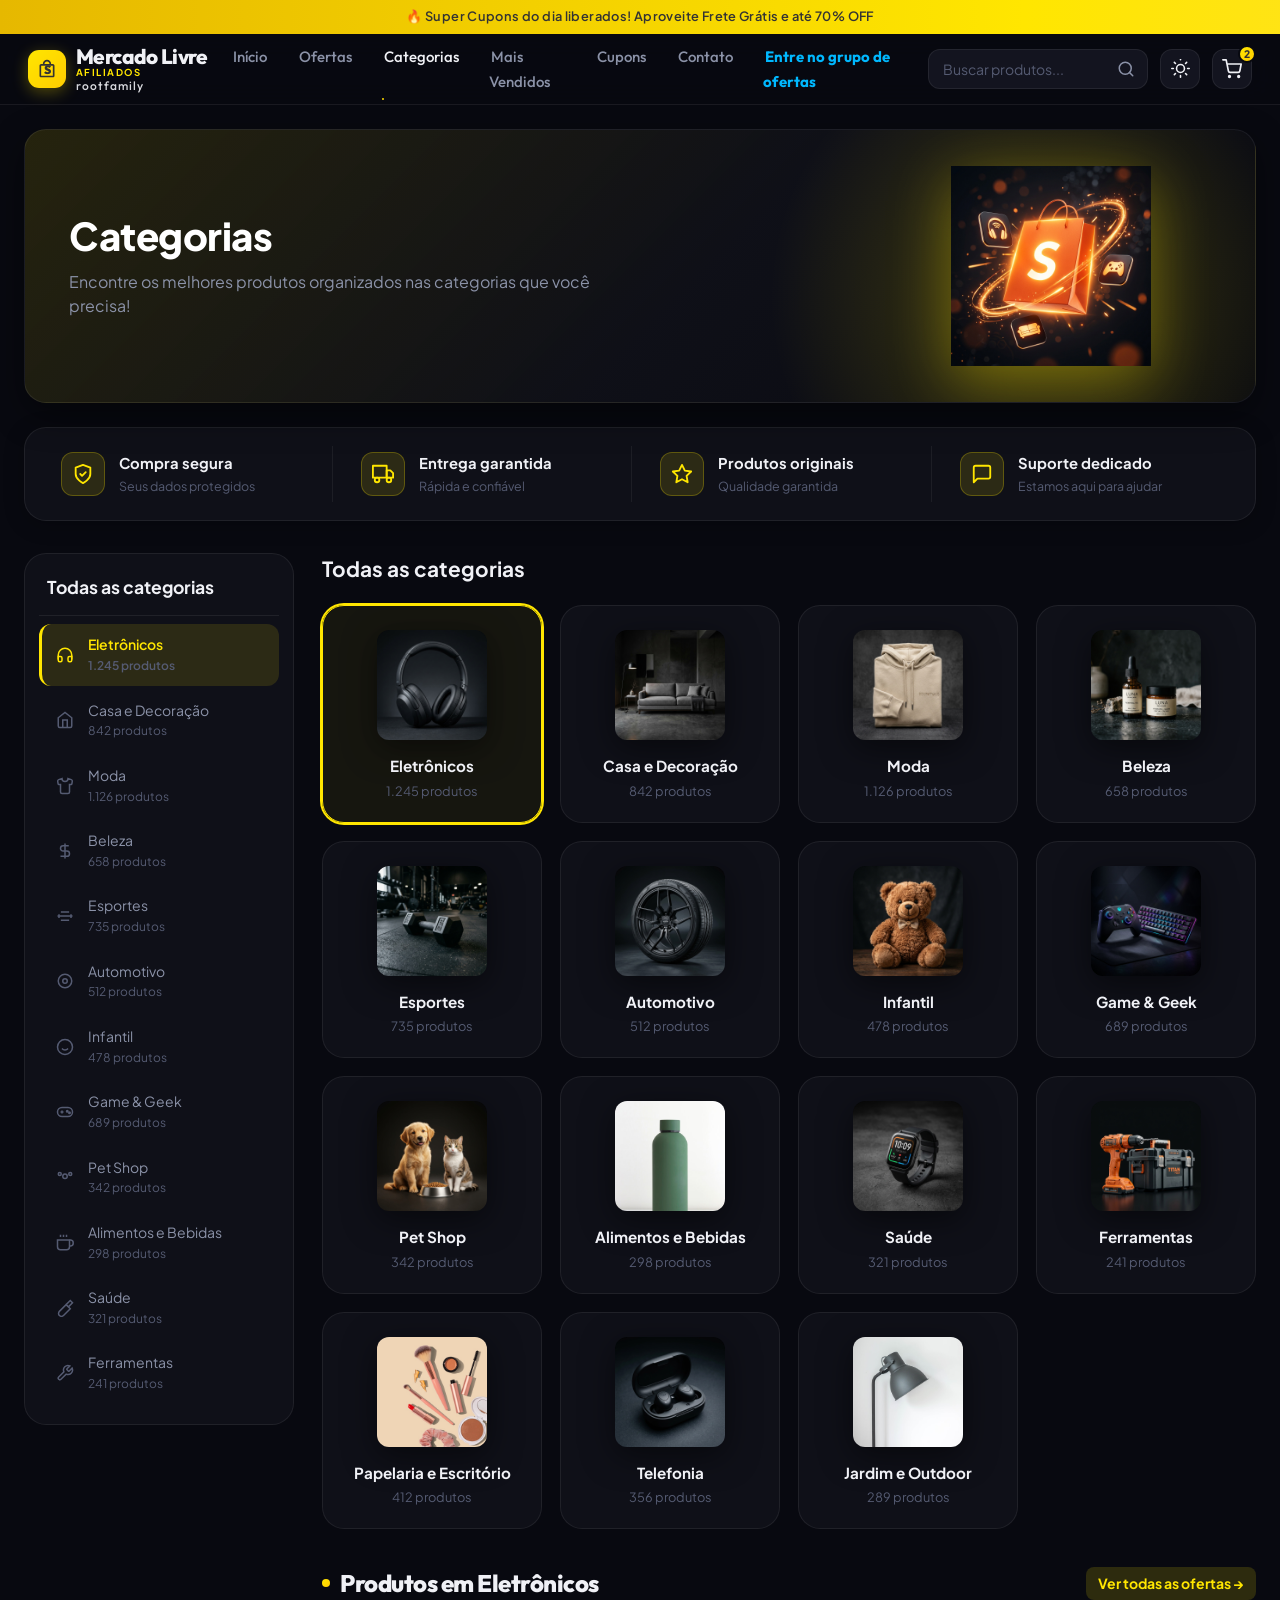
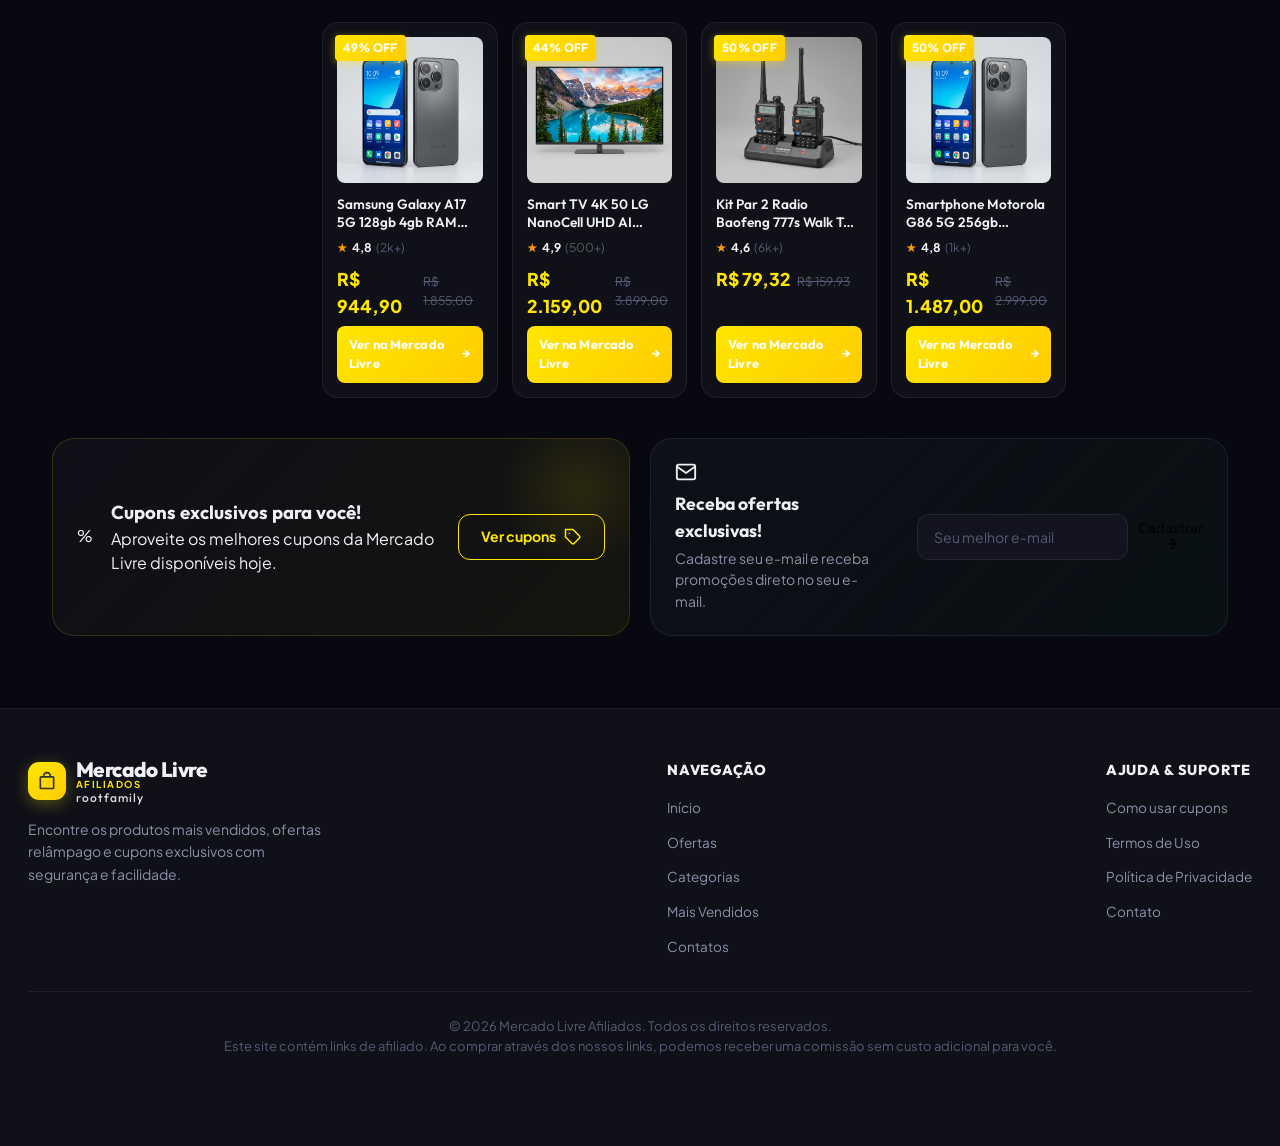
==== commit f8b80a89: "Add files via upload" ====
--- a/categorias.html
+++ b/categorias.html
@@ -59,7 +59,7 @@
           <li><a href="categorias.html" class="nav-link active">Categorias</a></li>
           <li><a href="mais-vendidos.html" class="nav-link">Mais Vendidos</a></li>
           <li><a href="ofertas.html#cupons" class="nav-link">Cupons</a></li>
-          <li><a href="#contato" class="nav-link">Contato</a></li>
+      <li><a href="#contato" class="nav-link">Contato</a></li>
           <li><a href="https://chat.whatsapp.com/CWm307LYTphFFVPdlFF1BP?s=cl&p=a&mlu=4&ilr=4" target="_blank" class="nav-link" style="color: #00b8ff; font-weight: bold;">Entre no grupo de ofertas</a></li>
         </ul>
       </nav>
@@ -561,6 +561,7 @@
           <li><a href="ofertas.html">Ofertas</a></li>
           <li><a href="categorias.html">Categorias</a></li>
           <li><a href="mais-vendidos.html">Mais Vendidos</a></li>
+          <li><a href="https://wa.me/5524993348655" target="_blank">Contatos</a></li>
         </ul>
       </div>
 
@@ -570,7 +571,7 @@
           <li><a href="ofertas.html#cupons">Como usar cupons</a></li>
           <li><a href="#">Termos de Uso</a></li>
           <li><a href="#">Política de Privacidade</a></li>
-          <li><a href="#contato">Contato</a></li>
+      <li><a href="#contato">Contato</a></li>
         </ul>
       </div>
     </div>
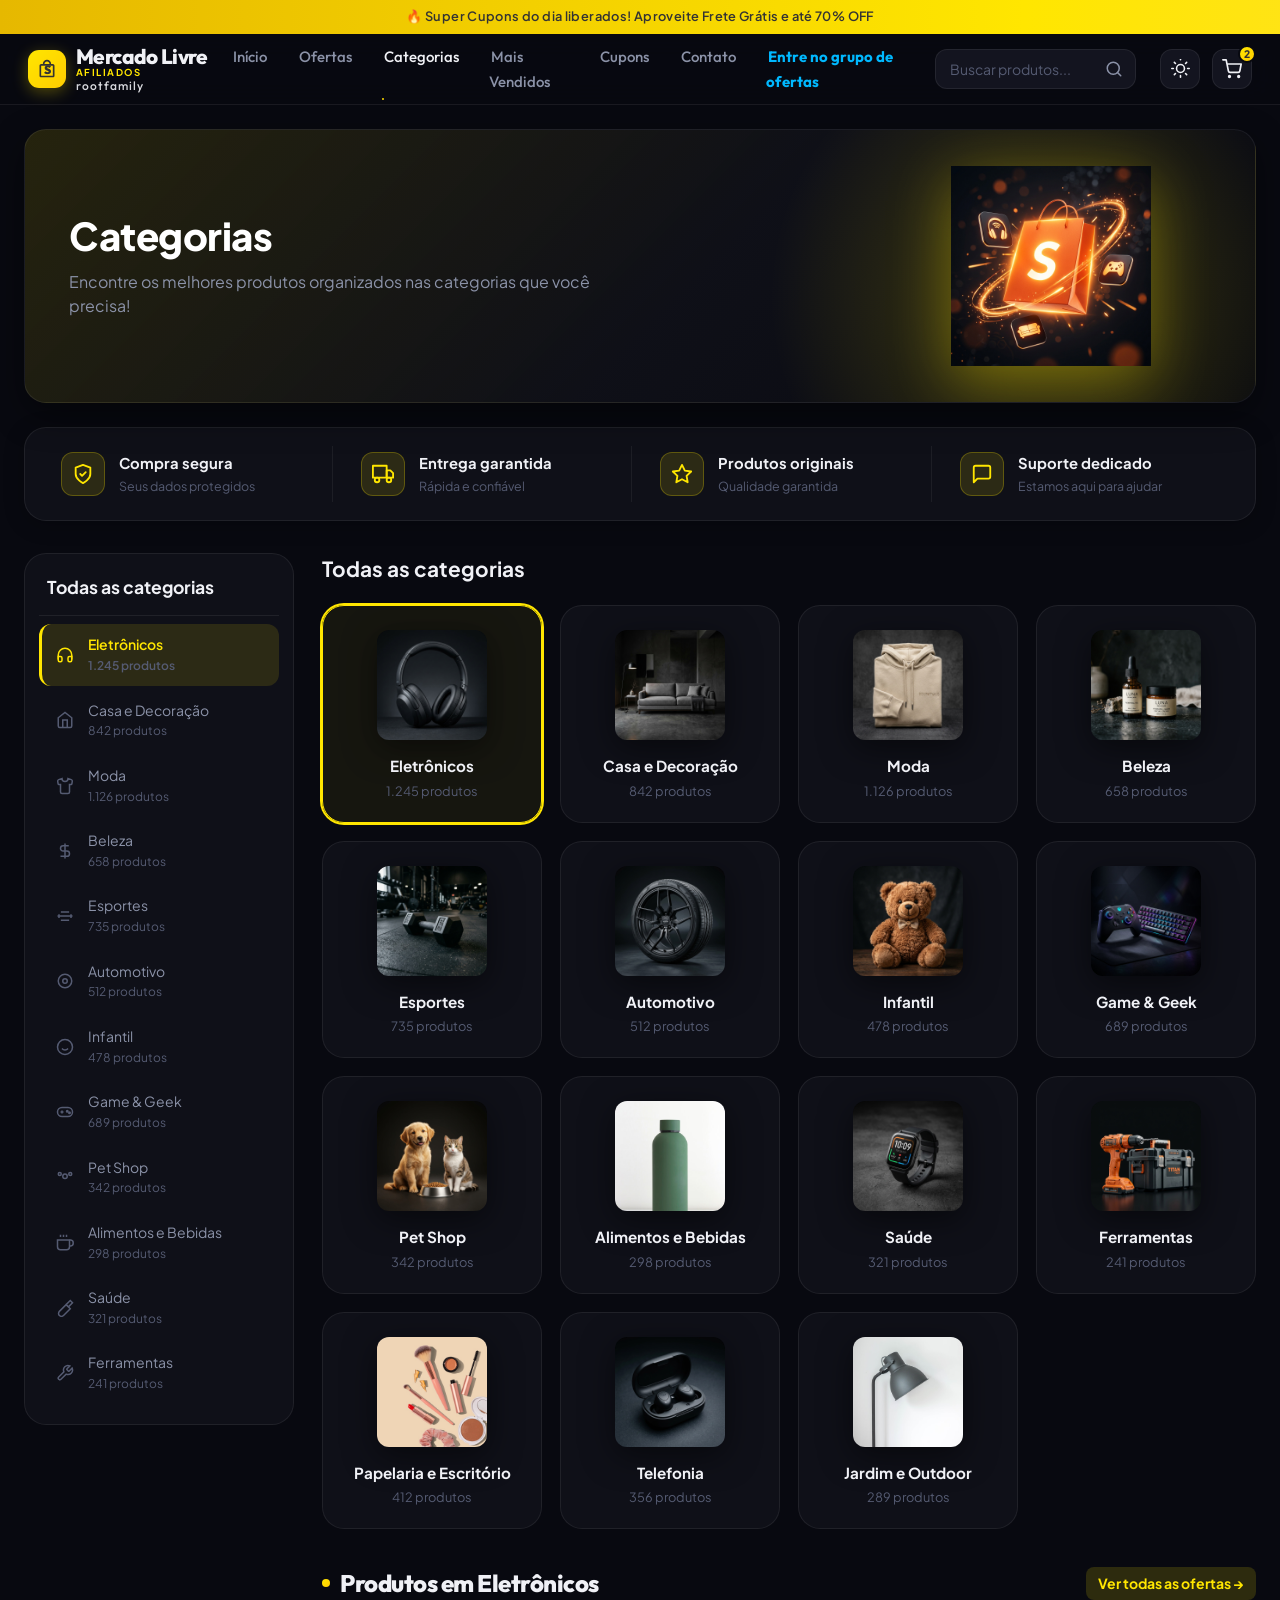
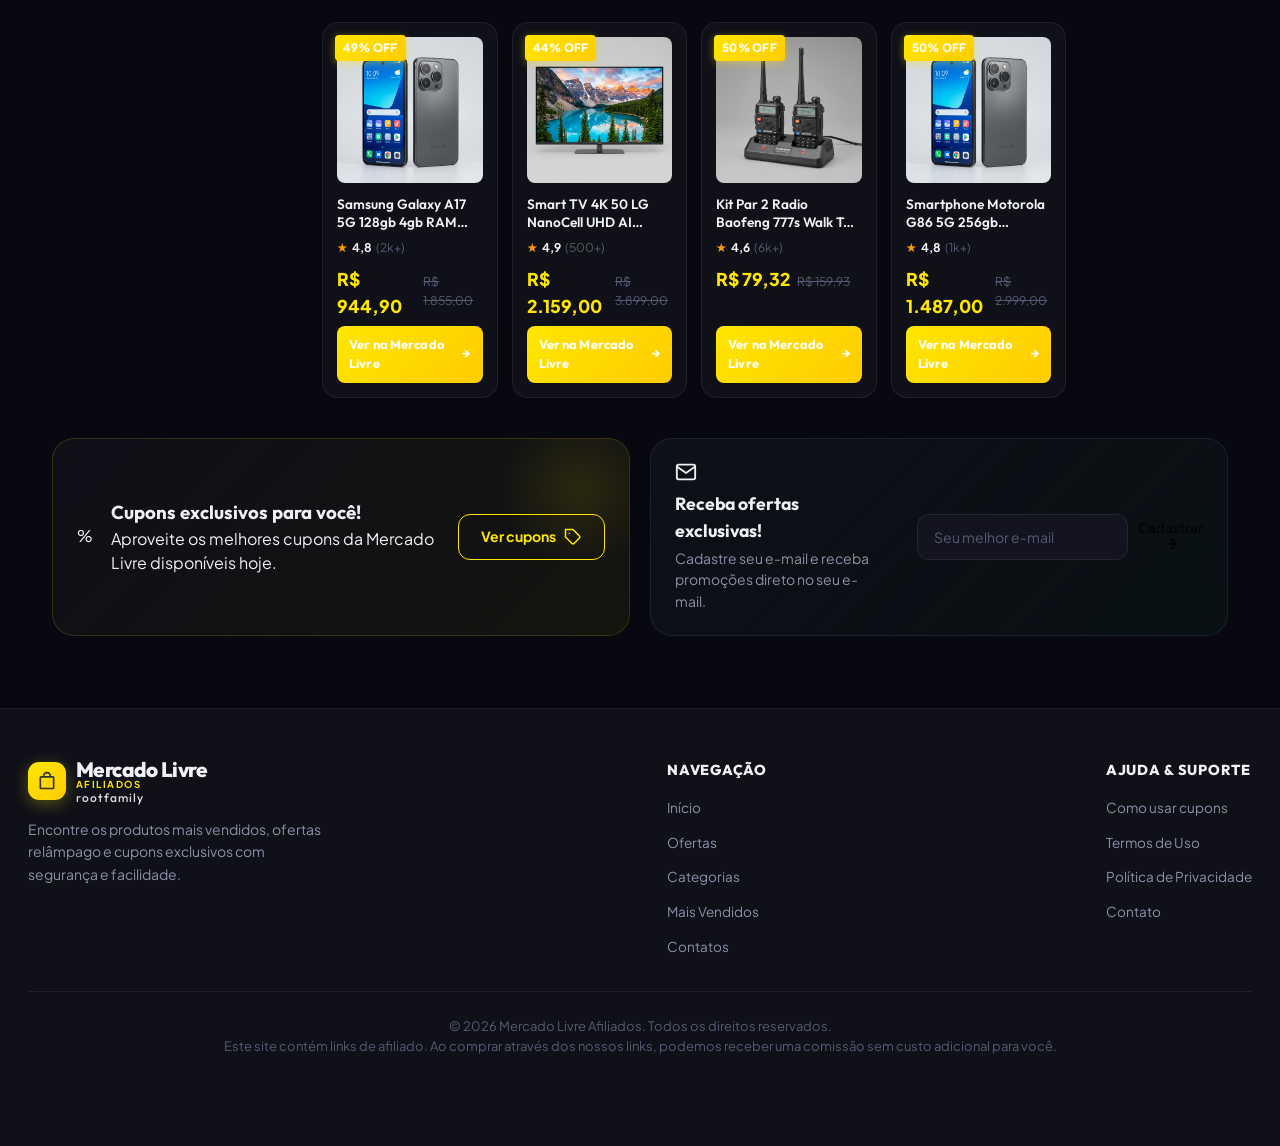
==== commit b35cb208: "Add files via upload" ====
--- a/categorias.html
+++ b/categorias.html
@@ -65,8 +65,7 @@
       </nav>
 
       <!-- Search and Header Actions -->
-      <div class="header-actions">
-        <div class="search-box">
+      <div class="search-box">
           <input type="text" id="searchInput" placeholder="Buscar produtos..." autocomplete="off">
           <button type="button" class="search-btn" aria-label="Pesquisar">
             <svg width="18" height="18" viewBox="0 0 24 24" fill="none" stroke="currentColor" stroke-width="2" stroke-linecap="round" stroke-linejoin="round">
@@ -75,6 +74,7 @@
             </svg>
           </button>
         </div>
+      <div class="header-actions">
         <button class="icon-btn theme-toggle" id="themeToggle" aria-label="Alternar tema" title="Modo Claro/Escuro">
           <svg class="sun-icon" width="19" height="19" viewBox="0 0 24 24" fill="none" stroke="currentColor" stroke-width="2" stroke-linecap="round" stroke-linejoin="round">
             <circle cx="12" cy="12" r="5"></circle>
--- a/style.css
+++ b/style.css
@@ -1903,7 +1903,25 @@
 /* =============================
    RESPONSIVE - 600px (Mobile)
    ============================= */
+
 @media (max-width: 600px) {
+  .header-container {
+    flex-wrap: wrap;
+    height: auto;
+    padding-top: 10px;
+    padding-bottom: 10px;
+    gap: 15px;
+  }
+  .search-box {
+    display: flex !important;
+    order: 10;
+    width: 100% !important;
+    margin-top: 5px;
+  }
+  .search-box input {
+    width: 100%;
+  }
+
   .top-announcement { font-size: 0.72rem; padding: 6px 12px; }
 
   .hero-heading { font-size: 1.75rem; }
@@ -1936,7 +1954,7 @@
    ============================= */
 @media (max-width: 400px) {
   .header-container { padding: 0 12px; }
-  .search-box { display: none; }
+  
   .brand-name { font-size: 1.15rem; }
 
   .hero-heading { font-size: 1.6rem; }
@@ -2259,7 +2277,25 @@
   .offers-trust-container .trust-card:nth-child(4) { border-right: none; }
 }
 
+
 @media (max-width: 600px) {
+  .header-container {
+    flex-wrap: wrap;
+    height: auto;
+    padding-top: 10px;
+    padding-bottom: 10px;
+    gap: 15px;
+  }
+  .search-box {
+    display: flex !important;
+    order: 10;
+    width: 100% !important;
+    margin-top: 5px;
+  }
+  .search-box input {
+    width: 100%;
+  }
+
   .products-grid-6    { grid-template-columns: repeat(2, 1fr); gap: 10px; }
   .offers-trust-container { grid-template-columns: 1fr; }
   .offers-trust-container .trust-card { border-right: none !important; border-top: 1px solid var(--border-color); }
@@ -2855,7 +2891,25 @@
   .bs-hero-title { font-size: 2rem; }
 }
 
+
 @media (max-width: 600px) {
+  .header-container {
+    flex-wrap: wrap;
+    height: auto;
+    padding-top: 10px;
+    padding-bottom: 10px;
+    gap: 15px;
+  }
+  .search-box {
+    display: flex !important;
+    order: 10;
+    width: 100% !important;
+    margin-top: 5px;
+  }
+  .search-box input {
+    width: 100%;
+  }
+
   .bs-grid-5 { grid-template-columns: repeat(2, 1fr); gap: 10px; }
   .bs-toolbar { flex-direction: column; align-items: stretch; }
   .bs-filter-tabs { justify-content: center; }
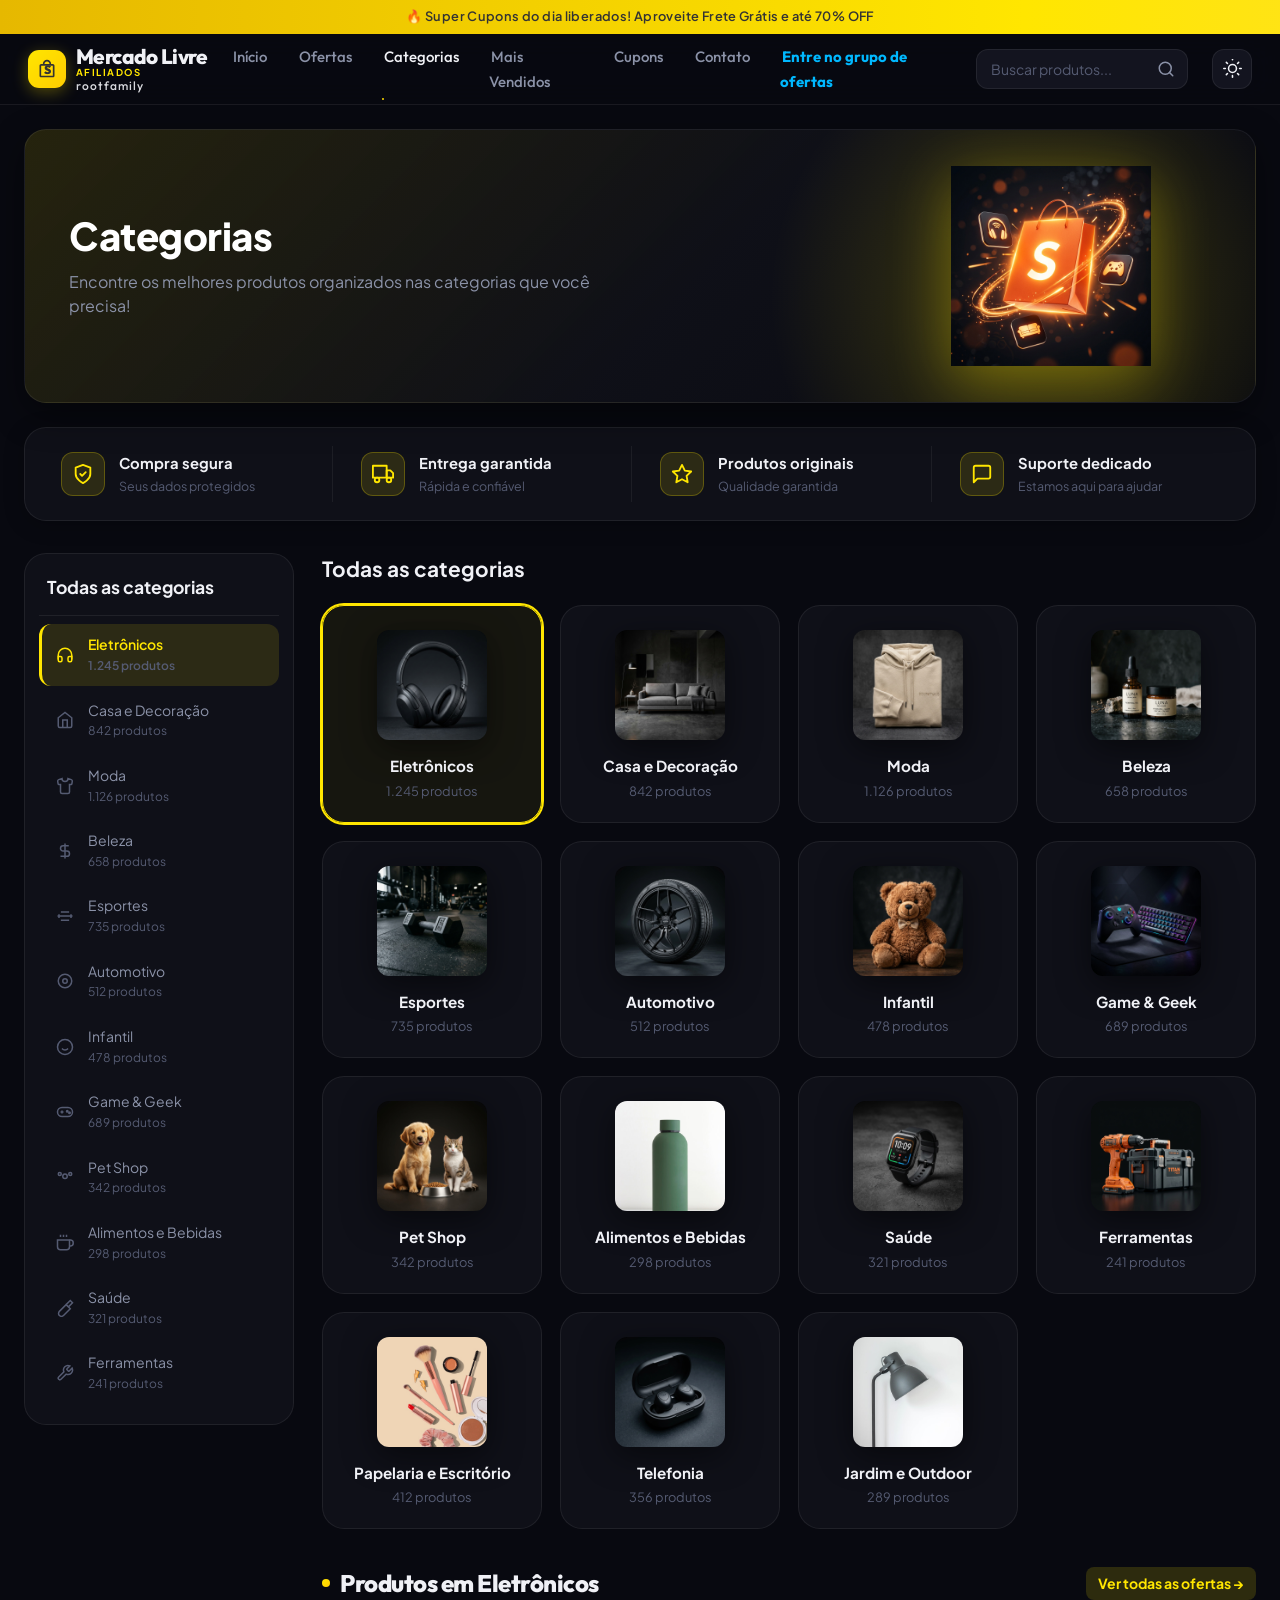
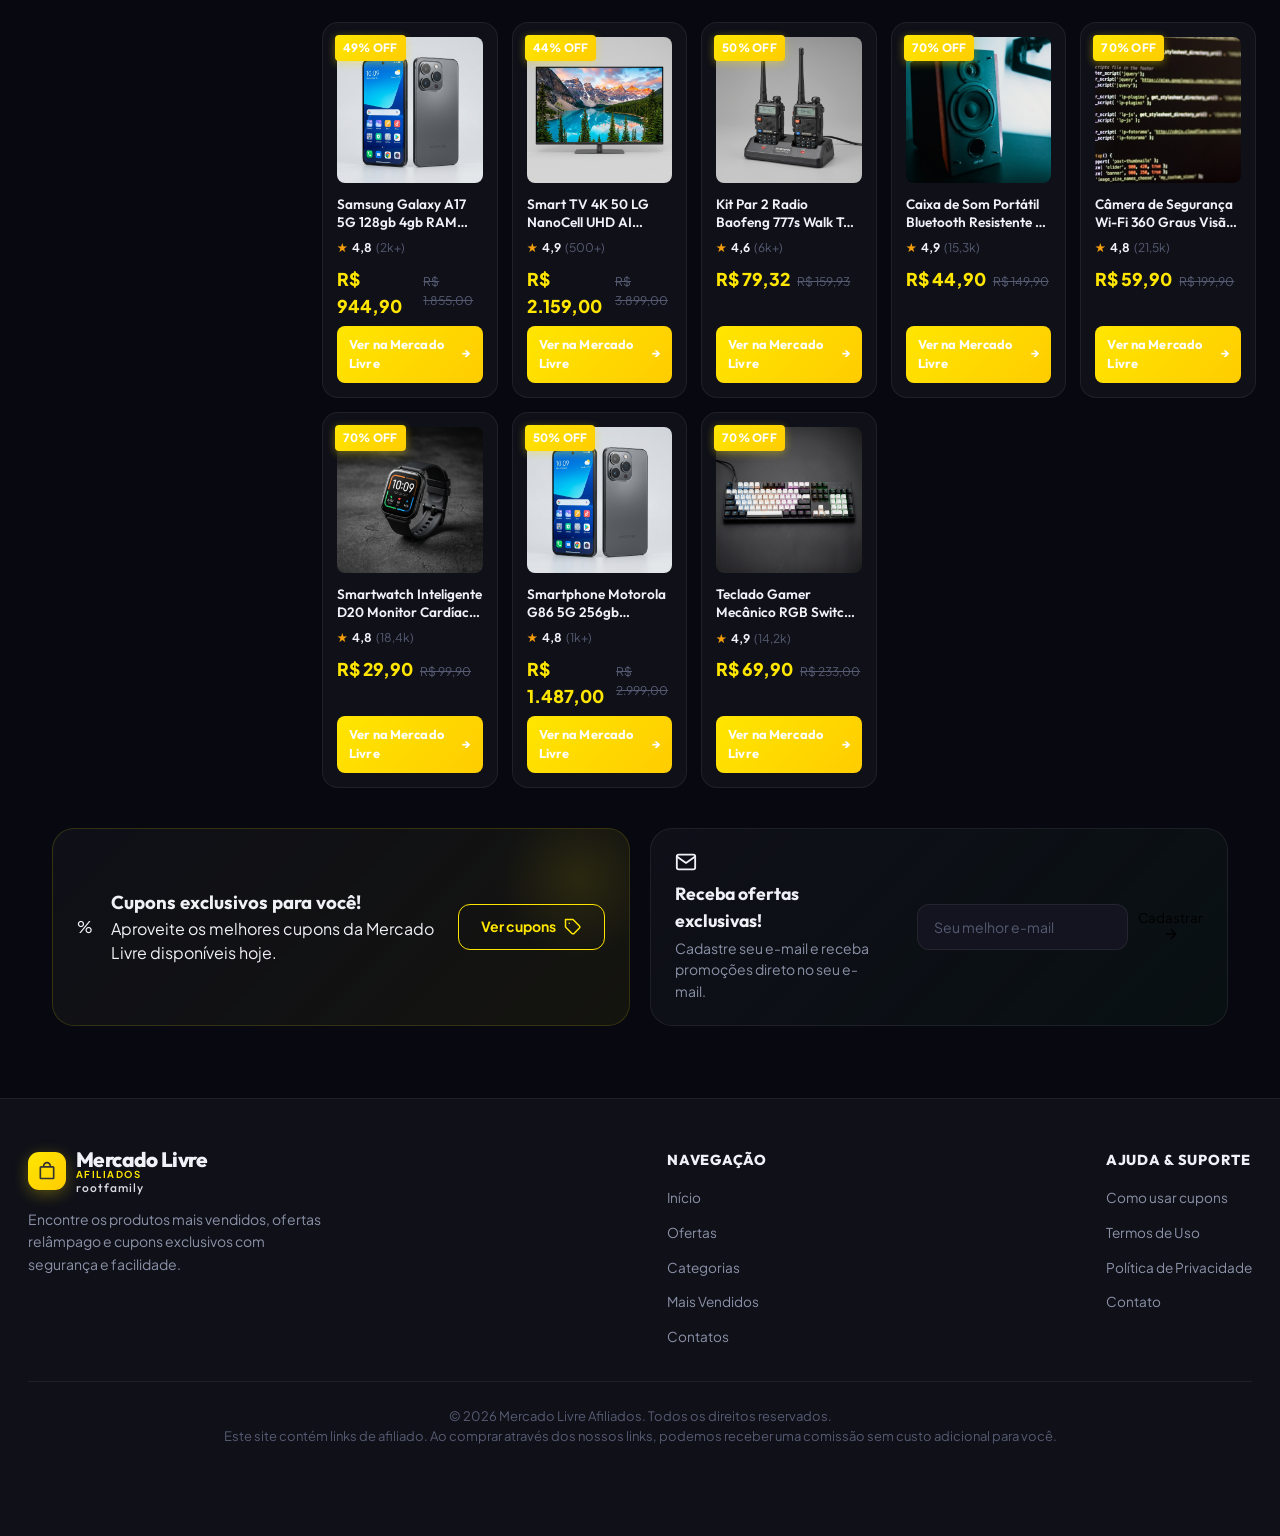
==== commit 5df2af45: "Add files via upload" ====
--- a/categorias.html
+++ b/categorias.html
@@ -38,12 +38,12 @@
 
       <!-- Logo -->
       <a href="index.html" class="logo">
-        <div class="logo-icon">
-          <svg viewBox="0 0 24 24" fill="currentColor">
-            <path d="M19 6h-2c0-2.76-2.24-5-5-5S7 3.24 7 6H5c-1.1 0-2 .9-2 2v12c0 1.1.9 2 2 2h14c1.1 0 2-.9 2-2V8c0-1.1-.9-2-2-2zm-7-3c1.66 0 3 1.34 3 3H9c0-1.66 1.34-3 3-3zm7 17H5V8h14v12z"/>
-          </svg>
-          <span class="logo-badge-s">S</span>
-        </div>
+          <div class="logo-icon" onclick="event.preventDefault(); event.stopPropagation(); window.location.href='login.html';" style="cursor: pointer;">
+            <svg viewBox="0 0 24 24" fill="currentColor">
+              <path d="M19 6h-2c0-2.76-2.24-5-5-5S7 3.24 7 6H5c-1.1 0-2 .9-2 2v12c0 1.1.9 2 2 2h14c1.1 0 2-.9 2-2V8c0-1.1-.9-2-2-2zm-7-3c1.66 0 3 1.34 3 3H9c0-1.66 1.34-3 3-3zm7 17H5V8h14v12z"/>
+            </svg>
+            <span class="logo-badge-s">S</span>
+          </div>
         <div class="logo-text">
           <span class="brand-name">Mercado Livre</span>
           <span class="brand-sub">AFILIADOS</span>
@@ -88,14 +88,7 @@
             <line x1="18.36" y1="5.64" x2="19.78" y2="4.22"></line>
           </svg>
         </button>
-        <a href="ofertas.html" class="icon-btn cart-btn" aria-label="Carrinho" title="Minhas Ofertas">
-          <svg width="20" height="20" viewBox="0 0 24 24" fill="none" stroke="currentColor" stroke-width="2" stroke-linecap="round" stroke-linejoin="round">
-            <circle cx="9" cy="21" r="1"></circle>
-            <circle cx="20" cy="21" r="1"></circle>
-            <path d="M1 1h4l2.68 13.39a2 2 0 0 0 2 1.61h9.72a2 2 0 0 0 2-1.61L23 6H6"></path>
-          </svg>
-          <span class="badge">2</span>
-        </a>
+
       </div>
 
     </div>
@@ -126,6 +119,7 @@
       <li><a href="mais-vendidos.html" class="drawer-link">⭐ Mais Vendidos</a></li>
       <li><a href="ofertas.html#cupons" class="drawer-link">🎟️ Cupons</a></li>
       <li><a href="#contato" class="drawer-link">✉️ Contato</a></li>
+      <li><a href="https://chat.whatsapp.com/CWm307LYTphFFVPdlFF1BP?s=cl&p=a&mlu=4&ilr=4" target="_blank" class="drawer-link" style="color: #00b8ff; font-weight: bold;">📱 Entre no grupo de ofertas</a></li>
     </ul>
   </aside>
 
